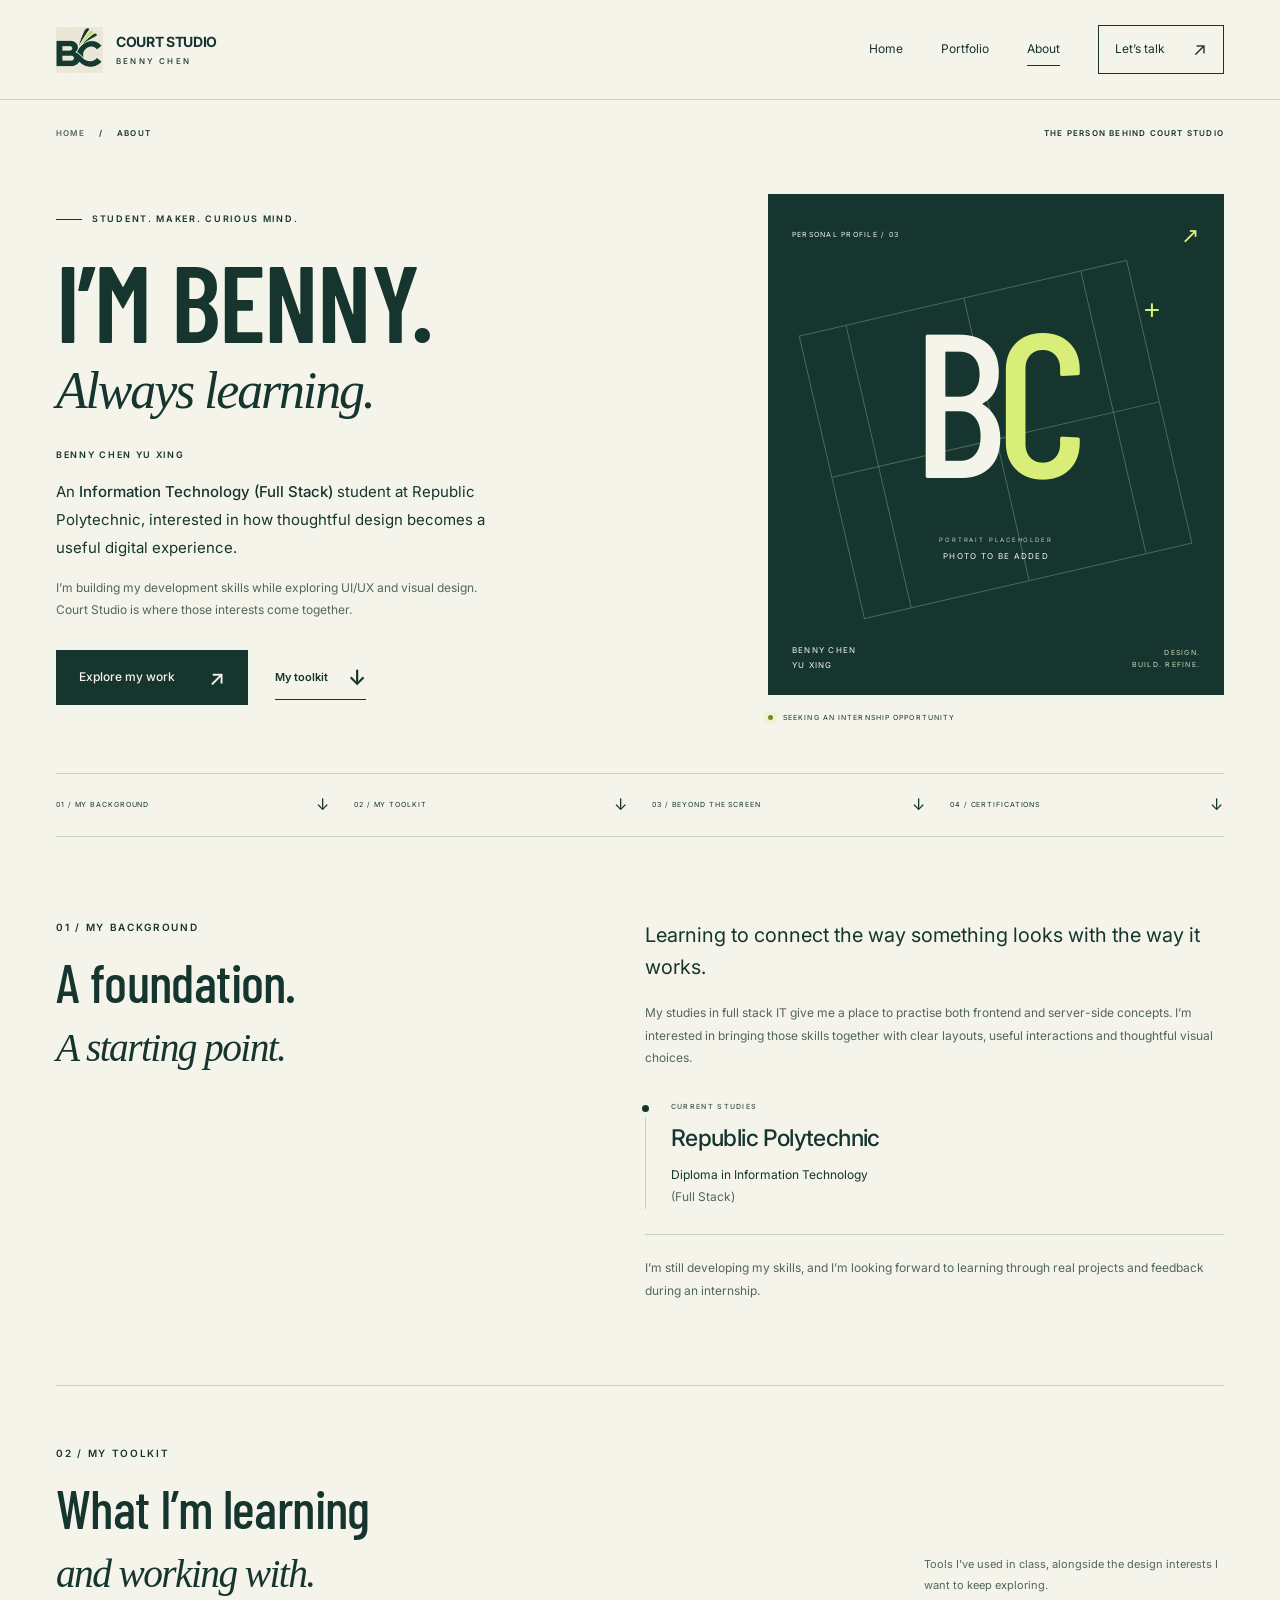
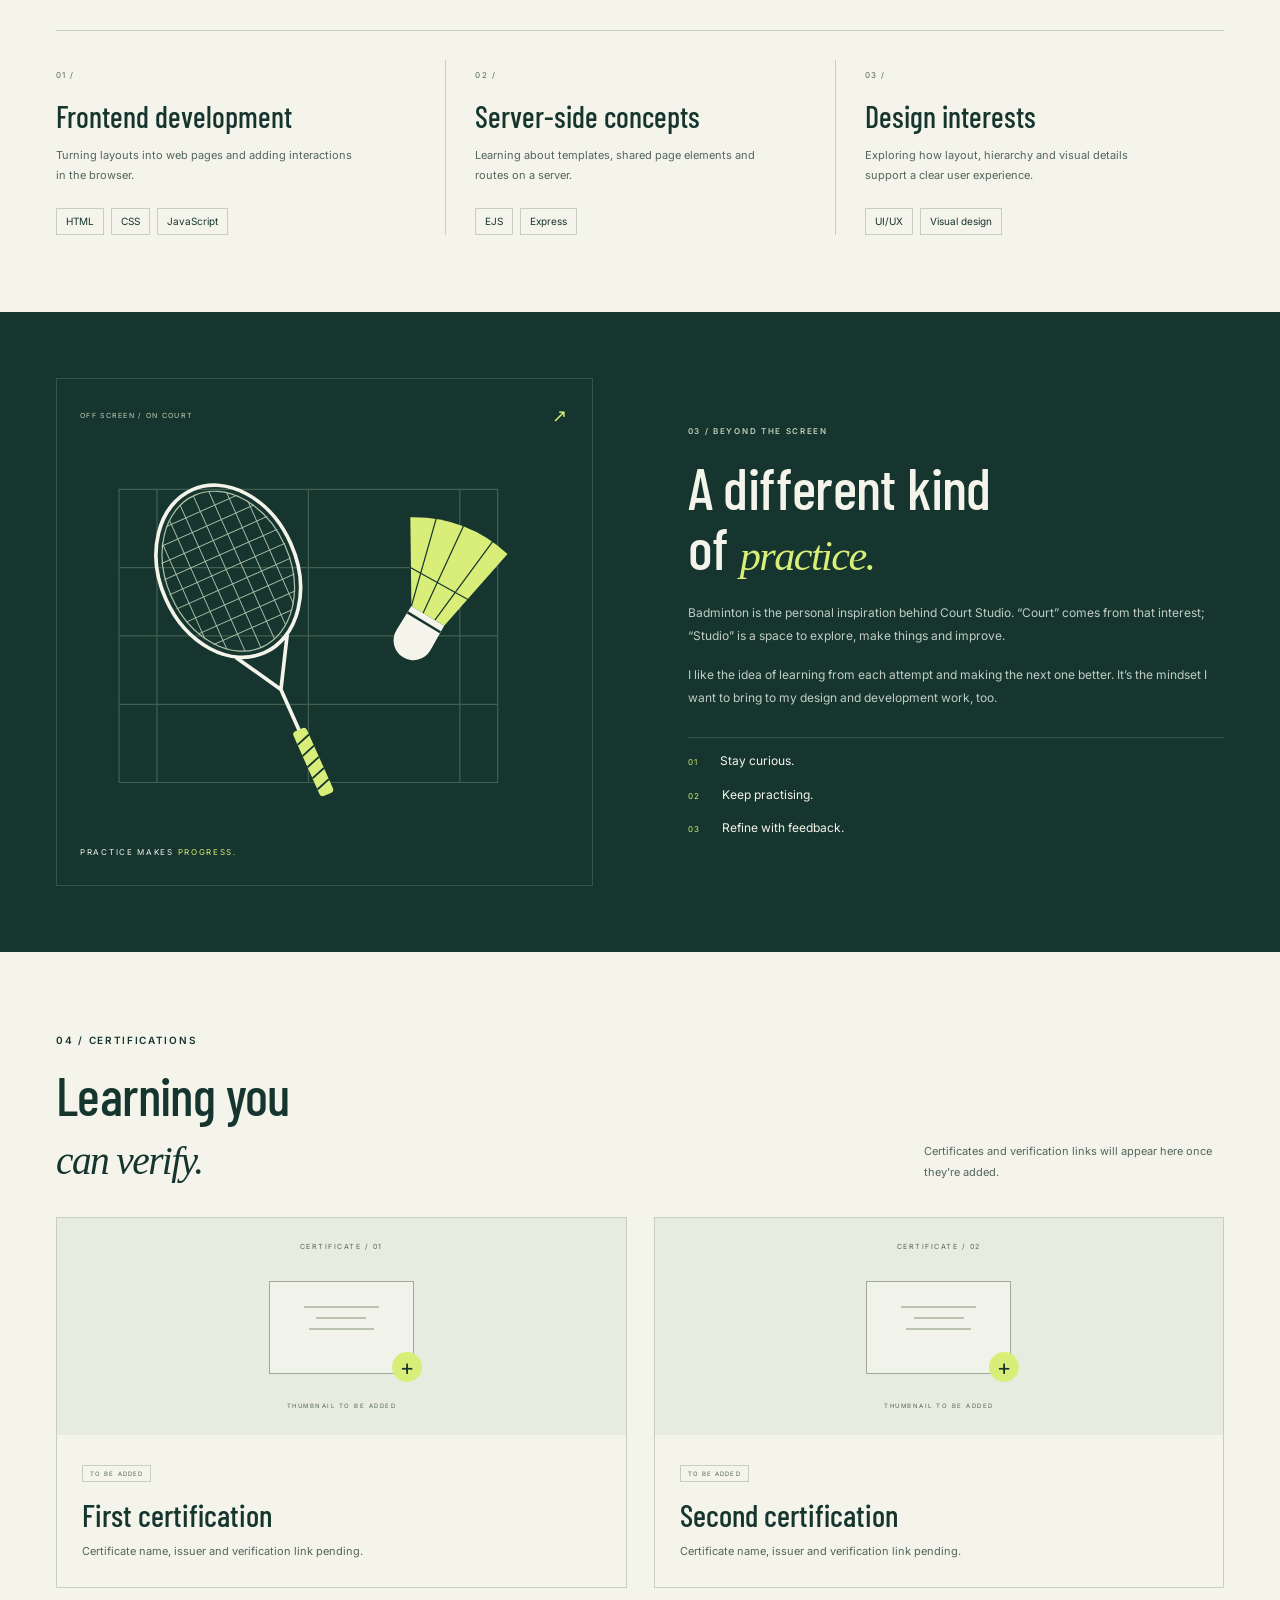
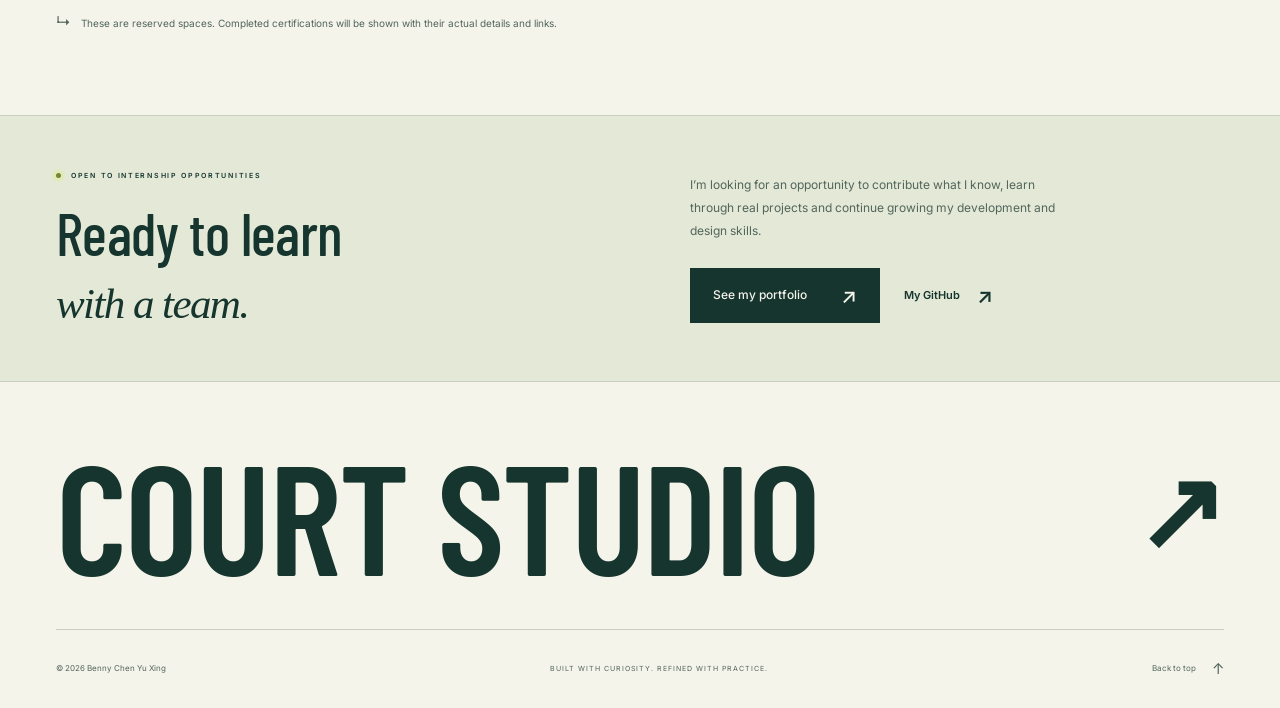
==== about.html @ 48d393b7 "Add files via upload" ====
<!DOCTYPE html>
<html lang="en">
<head>
  <meta charset="UTF-8">
  <meta name="viewport" content="width=device-width, initial-scale=1">
  <meta name="theme-color" content="#15352e">
  <meta name="description" content="Meet Benny Chen Yu Xing, an IT (Full Stack) student at Republic Polytechnic exploring web development, UI/UX and visual design. Discover the person behind Court Studio.">
  <title>About | Benny Chen — Court Studio</title>
  <link rel="icon" href="favicon.svg" type="image/svg+xml">
  <link rel="preconnect" href="https://fonts.googleapis.com">
  <link rel="preconnect" href="https://fonts.gstatic.com" crossorigin>
  <link href="https://fonts.googleapis.com/css2?family=Barlow+Condensed:wght@500;600;700&family=Inter:wght@400;500;600;700&display=swap" rel="stylesheet">
  <link rel="stylesheet" href="styles.css">
  <link rel="stylesheet" href="about.css?v=20261026-about">
  <script src="main.js?v=20261026-portfolio" defer></script>
</head>
<body class="about-page">
  <a class="skip-link" href="#main">Skip to content</a>
  <header class="site-header"><div class="container header-inner">
    <a class="brand" href="index.html" aria-label="Court Studio, home"><span class="logo-crop"><img src="benny-chen-logo.png" alt="" width="1536" height="1024"></span><span class="brand-name">COURT STUDIO<span>BENNY CHEN</span></span></a>
    <button class="menu-toggle" type="button" aria-expanded="false" aria-controls="primary-nav"><span class="menu-label">Menu</span><span class="menu-icon" aria-hidden="true"></span></button>
    <nav class="primary-nav" id="primary-nav" aria-label="Main navigation"><a href="index.html">Home</a><a href="portfolio.html">Portfolio</a><a href="about.html" aria-current="page">About</a><a class="nav-contact" href="index.html#contact">Let’s talk <span aria-hidden="true">↗</span></a></nav>
  </div></header>

  <main id="main">
    <section class="about-intro container" aria-labelledby="about-title">
      <div class="about-topline"><p class="eyebrow"><a href="index.html">HOME</a><span aria-hidden="true">/</span> ABOUT</p><p class="eyebrow">THE PERSON BEHIND COURT STUDIO</p></div>
      <div class="about-intro-grid">
        <div class="about-intro-copy"><p class="eyebrow"><span class="small-rule"></span> STUDENT. MAKER. CURIOUS MIND.</p><h1 id="about-title">I’M BENNY.<span>Always learning.</span></h1><p class="about-full-name">BENNY CHEN YU XING</p><p class="about-hero-bio">An <strong>Information Technology (Full Stack)</strong> student at Republic Polytechnic, interested in how thoughtful design becomes a useful digital experience.</p><p class="about-hero-detail">I’m building my development skills while exploring UI/UX and visual design. Court Studio is where those interests come together.</p><div class="about-intro-actions"><a class="button button-dark" href="portfolio.html">Explore my work <span aria-hidden="true">↗</span></a><a class="text-link" href="#skills">My toolkit <span aria-hidden="true">↓</span></a></div></div>
        <figure class="about-profile"><div class="profile-frame" role="img" aria-label="Portrait placeholder for Benny Chen Yu Xing. A personal photo will be added later."><div class="profile-frame-top"><span>PERSONAL PROFILE / 03</span><span aria-hidden="true">↗</span></div><div class="profile-court" aria-hidden="true"><span></span><span></span></div><div class="profile-initials" aria-hidden="true">B<span>C</span><i>+</i></div><div class="profile-photo-label">PORTRAIT PLACEHOLDER<span>PHOTO TO BE ADDED</span></div><div class="profile-frame-bottom"><span>BENNY CHEN<br>YU XING</span><span>DESIGN.<br>BUILD. REFINE.</span></div></div><figcaption><span class="status-dot" aria-hidden="true"></span> SEEKING AN INTERNSHIP OPPORTUNITY</figcaption></figure>
      </div>
      <div class="about-section-index" aria-label="About page sections"><a href="#education">01 / MY BACKGROUND <span aria-hidden="true">↓</span></a><a href="#skills">02 / MY TOOLKIT <span aria-hidden="true">↓</span></a><a href="#beyond-code">03 / BEYOND THE SCREEN <span aria-hidden="true">↓</span></a><a href="#certifications">04 / CERTIFICATIONS <span aria-hidden="true">↓</span></a></div>
    </section>

    <section class="about-background container" id="education" aria-labelledby="education-title"><div class="about-section-heading"><p class="eyebrow">01 / MY BACKGROUND</p><h2 id="education-title">A foundation.<br><em>A starting point.</em></h2></div><div class="education-content"><p class="lead">Learning to connect the way something looks with the way it works.</p><p>My studies in full stack IT give me a place to practise both frontend and server-side concepts. I’m interested in bringing those skills together with clear layouts, useful interactions and thoughtful visual choices.</p><div class="education-entry"><span class="education-dot" aria-hidden="true"></span><p class="eyebrow">CURRENT STUDIES</p><h3>Republic Polytechnic</h3><p>Diploma in Information Technology<br><span>(Full Stack)</span></p></div><p class="education-note">I’m still developing my skills, and I’m looking forward to learning through real projects and feedback during an internship.</p></div></section>

    <section class="about-skills container" id="skills" aria-labelledby="skills-title"><div class="about-split-heading"><div><p class="eyebrow">02 / MY TOOLKIT</p><h2 id="skills-title">What I’m learning<br><em>and working with.</em></h2></div><p>Tools I’ve used in class, alongside the design interests I want to keep exploring.</p></div><div class="learning-grid"><article class="learning-area"><span class="learning-number" aria-hidden="true">01 /</span><h3>Frontend development</h3><p>Turning layouts into web pages and adding interactions in the browser.</p><ul class="skill-tags" aria-label="Frontend tools learnt"><li>HTML</li><li>CSS</li><li>JavaScript</li></ul></article><article class="learning-area"><span class="learning-number" aria-hidden="true">02 /</span><h3>Server-side concepts</h3><p>Learning about templates, shared page elements and routes on a server.</p><ul class="skill-tags" aria-label="Server-side tools learnt"><li>EJS</li><li>Express</li></ul></article><article class="learning-area"><span class="learning-number" aria-hidden="true">03 /</span><h3>Design interests</h3><p>Exploring how layout, hierarchy and visual details support a clear user experience.</p><ul class="skill-tags" aria-label="Design interests"><li>UI/UX</li><li>Visual design</li></ul></article></div></section>

    <section class="about-interest" id="beyond-code" aria-labelledby="interest-title"><div class="container interest-grid"><div class="interest-art" role="img" aria-label="A line illustration of a badminton racket and shuttlecock over court markings"><div class="interest-art-label"><span>OFF SCREEN / ON COURT</span><span aria-hidden="true">↗</span></div><svg viewBox="0 0 400 320" fill="none" aria-hidden="true"><defs><clipPath id="racket-strings"><ellipse cx="145" cy="100" rx="52" ry="68"/></clipPath></defs><path d="M32 38h310v240H32zM63 38v240M311 38v240M32 158h310M187 38v240M32 102h310M32 214h310" stroke="#6E8B73" stroke-width="1" opacity=".5"/><g transform="rotate(-24 145 158)"><ellipse cx="145" cy="100" rx="56" ry="73" stroke="#F5F4EB" stroke-width="3"/><ellipse cx="145" cy="100" rx="51" ry="68" stroke="#B0C1AA" stroke-width="1"/><g clip-path="url(#racket-strings)" stroke="#B0C1AA" stroke-width=".75"><path d="M105 20v160M118 20v160M131 20v160M144 20v160M157 20v160M170 20v160M183 20v160M90 46h110M90 59h110M90 72h110M90 85h110M90 98h110M90 111h110M90 124h110M90 137h110M90 150h110"/></g><path d="m122 167 23 39 23-39M145 206v46" stroke="#F5F4EB" stroke-width="3"/><rect x="139" y="242" width="12" height="58" rx="3" fill="#D9EE78"/><path d="m139 253 12-4m-12 14 12-4m-12 14 12-4m-12 14 12-4m-12 14 12-4" stroke="#15352E" stroke-width="1.5"/></g><g transform="translate(245 50) rotate(22 50 65)"><path d="m35 91-28-67Q49 6 92 22L66 96Z" fill="#D9EE78"/><path d="m35 91-8-74m19 77L50 14m7 81 20-78M22 62l56 7" stroke="#15352E" stroke-width="1"/><path d="m35 91 31 5-3 23a16 16 0 0 1-32-5Z" fill="#F5F4EB"/><path d="m34 97 31 5" stroke="#15352E" stroke-width="2"/></g></svg><p class="interest-art-caption">PRACTICE MAKES <span>PROGRESS.</span></p></div><div class="interest-copy"><p class="eyebrow">03 / BEYOND THE SCREEN</p><h2 id="interest-title">A different kind<br>of <em>practice.</em></h2><p>Badminton is the personal inspiration behind Court Studio. “Court” comes from that interest; “Studio” is a space to explore, make things and improve.</p><p>I like the idea of learning from each attempt and making the next one better. It’s the mindset I want to bring to my design and development work, too.</p><ul class="interest-values" aria-label="Personal approach"><li><span>01</span> Stay curious.</li><li><span>02</span> Keep practising.</li><li><span>03</span> Refine with feedback.</li></ul></div></div></section>

    <section class="about-certifications container" id="certifications" aria-labelledby="certifications-title"><div class="about-split-heading"><div><p class="eyebrow">04 / CERTIFICATIONS</p><h2 id="certifications-title">Learning you<br><em>can verify.</em></h2></div><p>Certificates and verification links will appear here once they’re added.</p></div><div class="certificate-grid"><!-- Replace each placeholder with a real certificate thumbnail linked to its certificate or verification URL. --><article class="certificate-card"><div class="certificate-placeholder" role="img" aria-label="Placeholder for the first certificate; no certification is claimed"><span>CERTIFICATE / 01</span><div class="certificate-outline" aria-hidden="true"><span></span><span></span><span></span><i>+</i></div><span>THUMBNAIL TO BE ADDED</span></div><div class="certificate-copy"><span class="certificate-pending">TO BE ADDED</span><h3>First certification</h3><p>Certificate name, issuer and verification link pending.</p></div></article><article class="certificate-card"><div class="certificate-placeholder" role="img" aria-label="Placeholder for the second certificate; no certification is claimed"><span>CERTIFICATE / 02</span><div class="certificate-outline" aria-hidden="true"><span></span><span></span><span></span><i>+</i></div><span>THUMBNAIL TO BE ADDED</span></div><div class="certificate-copy"><span class="certificate-pending">TO BE ADDED</span><h3>Second certification</h3><p>Certificate name, issuer and verification link pending.</p></div></article></div><p class="certification-note"><span aria-hidden="true">↳</span> These are reserved spaces. Completed certifications will be shown with their actual details and links.</p></section>

    <section class="about-next"><div class="container about-next-inner"><div><p class="eyebrow"><span class="status-dot" aria-hidden="true"></span> OPEN TO INTERNSHIP OPPORTUNITIES</p><h2>Ready to learn<br><em>with a team.</em></h2></div><div><p>I’m looking for an opportunity to contribute what I know, learn through real projects and continue growing my development and design skills.</p><div class="about-next-actions"><a class="button button-dark" href="portfolio.html">See my portfolio <span aria-hidden="true">↗</span></a><a class="text-link" href="https://github.com/25032311-BennyChen" target="_blank" rel="noopener noreferrer">My GitHub <span aria-hidden="true">↗</span></a></div></div></div></section>
  </main>

  <footer class="site-footer container"><a class="footer-wordmark" href="index.html" aria-label="Court Studio, home">COURT STUDIO<span aria-hidden="true">↗</span></a><div class="footer-bottom"><p>© <span data-year>2026</span> Benny Chen Yu Xing</p><p>BUILT WITH CURIOSITY. REFINED WITH PRACTICE.</p><a href="#main">Back to top <span aria-hidden="true">↑</span></a></div></footer>
</body>
</html>
---- styles.css ----
/* Court Studio: shared colours and type. Change these first to adjust the look. */
:root {
  --ivory: #f5f4eb;
  --pine: #15352e;
  --lime: #d9ee78;
  --muted: #52665c;
  --line: #c8cec1;
  --pale: #e4e8d7;
  --body-font: 'Inter', Arial, sans-serif;
  --heading-font: 'Barlow Condensed', 'Arial Narrow', Impact, sans-serif;
}

* { box-sizing: border-box; }
html { scroll-behavior: smooth; scroll-padding-top: 100px; }
body { margin: 0; color: var(--pine); background: var(--ivory); font-family: var(--body-font); font-size: 15px; line-height: 1.7; -webkit-font-smoothing: antialiased; }
::selection { background: var(--lime); color: var(--pine); }
button, a { -webkit-tap-highlight-color: transparent; }
button { font: inherit; color: inherit; cursor: pointer; }
a { color: inherit; text-decoration: none; }
button, a { touch-action: manipulation; }
button:focus-visible, a:focus-visible { outline: 3px solid #6f8326; outline-offset: 6px; }
img, svg { display: block; max-width: 100%; }
p, h1, h2, h3 { margin: 0; }
button { border-radius: 0; }
[hidden] { display: none !important; }
.container { width: min(1280px, calc(100% - 112px)); margin-inline: auto; }
.section-pad { padding-block: 100px; }
.skip-link { position: fixed; z-index: 20; top: 10px; left: 10px; width: 1px; height: 1px; overflow: hidden; clip-path: inset(50%); white-space: nowrap; background: var(--pine); color: var(--ivory); }
.skip-link:focus { width: auto; height: auto; padding: 10px 18px; clip-path: none; }
.eyebrow { font-size: 10px; font-weight: 600; letter-spacing: 1.7px; line-height: 1.6; }
.status-dot { width: 7px; height: 7px; display: inline-block; flex-shrink: 0; border-radius: 50%; background: #738632; box-shadow: 0 0 0 4px #d9ee7845; }
.text-link { display: inline-flex; align-items: center; gap: 26px; min-height: 44px; padding-block: 8px; border: 0; border-bottom: 1px solid var(--pine); background: transparent; font-size: 12px; font-weight: 600; line-height: 1.5; }
.text-link span, .button span { font-size: 21px; line-height: 1; transition: transform .2s; }
.text-link:hover span, .button:hover span { transform: translate(3px, -3px); }
.button { min-height: 52px; display: inline-flex; align-items: center; justify-content: space-between; gap: 34px; padding: 16px 22px; font-size: 12px; font-weight: 500; line-height: 1.4; transition: background .2s, color .2s; }
.button-dark { color: var(--ivory); background: var(--pine); border: 1px solid var(--pine); }
.button-dark:hover { color: var(--pine); background: var(--lime); }

/* Header: the original logo is framed with CSS to remove the excess canvas. */
.site-header { background: var(--ivory); border-bottom: 1px solid var(--line); position: relative; z-index: 10; }
.header-inner { min-height: 99px; display: flex; justify-content: space-between; align-items: center; gap: 24px; }
.brand { display: inline-flex; align-items: center; gap: 13px; }
.logo-crop { display: block; position: relative; width: 47px; height: 46px; overflow: hidden; mix-blend-mode: multiply; }
.logo-crop img { width: 104px; max-width: none; height: auto; position: absolute; left: -29px; top: -13px; }
.brand-name { display: block; font-size: 14px; font-weight: 700; line-height: 1.3; letter-spacing: -.35px; }
.brand-name > span { display: block; font-size: 8px; font-weight: 500; letter-spacing: 2.2px; margin-top: 5px; }
.primary-nav { display: flex; align-items: center; gap: 38px; font-size: 12px; }
.primary-nav a { min-height: 44px; display: inline-flex; align-items: center; position: relative; }
.primary-nav a:not(.nav-contact)::after { content: ''; position: absolute; left: 0; bottom: 6px; width: 100%; height: 1px; background: var(--pine); transform: scaleX(0); transform-origin: left; transition: transform .2s; }
.primary-nav a:hover::after, .primary-nav a[aria-current]::after { transform: scaleX(1); }
.primary-nav .nav-contact { gap: 28px; border: 1px solid var(--pine); padding: 8px 16px; }
.nav-contact:hover { background: var(--lime); }
.nav-contact span { font-size: 18px; }
.menu-toggle { display: none; }

/* Home: editorial type paired with a court illustration drawn in SVG/CSS. */
.hero { padding-top: 26px; }
.hero-topline { display: flex; justify-content: space-between; gap: 20px; font-size: 8px; font-weight: 500; letter-spacing: 1.25px; }
.hero-topline p:last-child { display: flex; align-items: center; gap: 10px; }
.hero-grid { display: grid; grid-template-columns: 1.13fr 1fr; gap: clamp(35px, 6vw, 88px); padding-block: 55px 44px; align-items: center; }
.hero-copy .eyebrow { display: flex; align-items: center; gap: 10px; font-size: 9px; }
.small-rule { width: 26px; height: 1px; background: var(--pine); }
h1 { font-family: var(--heading-font); font-size: clamp(80px, 8.7vw, 126px); font-weight: 600; line-height: .87; letter-spacing: -1.8px; margin: 24px 0 25px; }
h1 > span { display: block; margin-top: 12px; font-family: Georgia, 'Times New Roman', serif; font-size: .56em; font-style: italic; font-weight: 400; line-height: 1.05; letter-spacing: -3.5px; white-space: nowrap; }
.hero-description { max-width: 410px; color: var(--muted); font-size: 13px; line-height: 1.85; }
.hero-description strong { color: var(--pine); font-weight: 600; }
.hero-actions { display: flex; align-items: center; gap: 27px; margin-top: 28px; }
.hero-actions .text-link { font-size: 11px; border: 0; gap: 12px; }
.hero-art { aspect-ratio: .92; background: var(--pine); color: var(--ivory); position: relative; isolation: isolate; min-width: 0; margin-right: 14px; }
.art-label { position: absolute; inset: 22px 24px auto; display: flex; justify-content: space-between; gap: 10px; font-size: 7px; letter-spacing: 1.5px; }
.court-lines { position: absolute; inset: 70px 40px 75px; border: 1px solid #b7c6a85c; transform: rotate(-12deg) scale(.87); }
.court-lines::before, .court-lines::after { content: ''; position: absolute; top: 0; bottom: 0; border-left: 1px solid #b7c6a85c; }
.court-lines::before { left: 12%; }.court-lines::after { right: 12%; }
.court-center { position: absolute; left: 50%; top: 0; bottom: 0; border-left: 1px solid #b7c6a85c; }
.court-service { position: absolute; left: 0; right: 0; border-top: 1px solid #b7c6a85c; }.court-service.top { top: 30%; }.court-service.bottom { bottom: 30%; }
.court-net { position: absolute; left: -9%; right: -9%; top: 50%; border-top: 1px solid #b7c6a85c; }
.shuttle { width: 68%; height: 81%; position: absolute; top: 6%; left: 12%; transform: rotate(17deg); filter: drop-shadow(15px 19px 0 #0d292338); animation: shuttle-entry .9s ease both; }
.art-cross { position: absolute; font-size: 24px; font-weight: 400; line-height: 1; color: var(--lime); }.cross-one { top: 21%; right: 10%; }.cross-two { bottom: 30%; left: 10%; font-size: 16px; }
.art-caption { position: absolute; inset: auto 24px 22px; display: flex; align-items: end; justify-content: space-between; font-size: 9px; line-height: 1.6; letter-spacing: 1.4px; }.art-caption strong { font-weight: 500; color: var(--lime); }.art-index { font-size: 8px; letter-spacing: 1px; }
.orbit-label { position: absolute; bottom: 74px; right: -26px; width: 100px; height: 100px; padding: 22px 16px; display: flex; align-items: center; text-align: center; border-radius: 50%; background: var(--lime); color: var(--pine); font-size: 10px; font-weight: 600; line-height: 1.9; letter-spacing: 2px; transform: rotate(-18deg); }
.hero-bottom { display: flex; justify-content: space-between; align-items: center; gap: 24px; border-top: 1px solid var(--line); padding-block: 20px; font-size: 8px; font-weight: 500; letter-spacing: 1.35px; }.hero-bottom p span { padding-inline: 14px; }.hero-bottom a { display: inline-flex; align-items: center; gap: 20px; min-height: 30px; }.hero-bottom a span { font-size: 17px; }
@keyframes shuttle-entry { from { opacity: 0; transform: translate(15px, 20px) rotate(23deg); } to { opacity: 1; transform: translate(0, 0) rotate(17deg); } }

/* Current work: a real concept in progress rather than invented case studies. */
.work-section { margin-top: 25px; background: #eaece1; border-block: 1px solid var(--line); }
.section-heading { display: flex; justify-content: space-between; align-items: end; gap: 30px; margin-bottom: 35px; }
h2 { font-family: var(--heading-font); font-size: clamp(40px, 4.2vw, 60px); font-weight: 500; line-height: 1.05; letter-spacing: -.6px; }.section-heading h2 { margin-top: 14px; }.accent-period { color: #718632; }
.section-intro { max-width: 300px; color: var(--muted); font-size: 11px; line-height: 1.8; }
.featured-project { display: grid; grid-template-columns: 1.35fr 1fr; background: var(--ivory); }
.project-visual { position: relative; min-height: 392px; background: #efeee5; overflow: hidden; display: flex; align-items: center; justify-content: center; }
.project-logo { width: 95%; height: auto; mix-blend-mode: multiply; }
.project-visual-top, .project-visual-bottom { position: absolute; left: 26px; right: 26px; display: flex; justify-content: space-between; align-items: center; gap: 20px; font-size: 7px; letter-spacing: 1.2px; line-height: 1.7; }.project-visual-top { top: 22px; }.project-visual-bottom { bottom: 22px; }
.colour-swatches { display: flex; gap: 6px; }.colour-swatches i { width: 19px; height: 19px; border-radius: 50%; background: var(--pine); }.colour-swatches i:nth-child(2) { background: var(--lime); }.colour-swatches i:nth-child(3) { background: var(--ivory); border: 1px solid var(--line); }
.project-copy { padding: 35px 40px; position: relative; }.project-status { display: inline-flex; align-items: center; gap: 7px; font-size: 7px; letter-spacing: 1.3px; border: 1px solid var(--line); padding: 5px 9px; }.project-status > span { width: 5px; height: 5px; background: #6c7e36; border-radius: 50%; }.project-number { margin-top: 29px; font-size: 8px; letter-spacing: 1.3px; color: var(--muted); }.project-copy h3 { font-family: var(--heading-font); font-weight: 500; font-size: 42px; line-height: 1.05; margin: 12px 0 17px; letter-spacing: -.3px; }.project-copy > p:not(.project-number) { color: var(--muted); font-size: 11px; line-height: 1.85; max-width: 330px; }
.tags { display: flex; flex-wrap: wrap; list-style: none; gap: 7px; padding: 0; margin: 21px 0 16px; }.tags li { padding: 4px 8px; border: 1px solid var(--line); font-size: 8px; line-height: 1.6; }.project-button { font-size: 11px; gap: 28px; }.work-note { font-size: 10px; color: var(--muted); margin-top: 18px; }.work-note > span { padding-right: 8px; font-size: 15px; }

/* Personal background and working approach. */
.about-section { display: grid; grid-template-columns: 1fr 1fr; gap: 100px; }
.about-heading h2 { margin-block: 20px 25px; font-size: clamp(42px, 4.7vw, 67px); }.about-heading em, .contact-inner em { font-family: Georgia, 'Times New Roman', serif; font-weight: 400; letter-spacing: -2px; font-size: .8em; }.about-heading .text-link { font-size: 11px; gap: 30px; }
.about-copy { padding-top: 9px; }.about-copy > p { font-size: 12px; color: var(--muted); margin-top: 19px; line-height: 1.9; }.about-copy > .lead, .lead { color: var(--pine); font-size: 18px; line-height: 1.6; margin-top: 0; }.about-details { margin-top: 26px; padding-top: 22px; border-top: 1px solid var(--line); display: grid; grid-template-columns: 1fr 1fr; gap: 22px; }.about-details span { display: block; font-size: 8px; letter-spacing: 1.5px; margin-bottom: 6px; color: var(--muted); }.about-details strong { display: block; font-size: 10px; font-weight: 500; line-height: 1.8; }
.approach-section { border-top: 1px solid var(--line); padding-block: 48px 90px; display: grid; grid-template-columns: 1fr 1.1fr; gap: 100px; }.approach-heading h2 { margin-top: 16px; font-size: 38px; line-height: 1.1; }.approach-steps { list-style: none; padding: 0; margin: 0; }.approach-steps li { display: flex; gap: 23px; align-items: baseline; padding: 22px 0; border-bottom: 1px solid var(--line); }.approach-steps li:first-child { padding-top: 0; }.step-number { font-size: 10px; color: var(--muted); }.approach-steps li > span:last-child { margin-left: auto; font-size: 20px; }.approach-steps h3 { font-size: 14px; font-weight: 500; }.approach-steps p { font-size: 10px; color: var(--muted); margin-top: 5px; }

/* Contact is ready for a real email; no fictional details or inactive button. */
.contact-section { background: var(--pine); color: var(--ivory); }.contact-inner { display: grid; grid-template-columns: 1fr .65fr; align-items: center; gap: 70px; padding-block: 70px; }.contact-inner .eyebrow { display: flex; align-items: center; gap: 12px; font-size: 8px; letter-spacing: 1.3px; }.contact-inner .status-dot { background: var(--lime); box-shadow: none; width: 5px; height: 5px; }.contact-inner h2 { margin: 25px 0 22px; font-size: clamp(65px, 7.5vw, 104px); font-weight: 500; line-height: .95; }.contact-inner em { color: var(--lime); font-size: .8em; }.contact-inner > div > p:last-child { max-width: 390px; color: #c1cdc4; font-size: 12px; line-height: 1.85; }.contact-action { justify-self: end; text-align: right; }.contact-arrow { display: block; font-family: Arial, sans-serif; font-size: 160px; font-weight: 400; line-height: 1; color: var(--lime); }.contact-pending { margin-top: 35px; color: #c1cdc4; font-size: 11px; }.button-lime { background: var(--lime); color: var(--pine); margin-top: 25px; }.button-lime:hover { background: var(--ivory); }.social-links { display: flex; justify-content: end; gap: 24px; margin-top: 18px; }.social-links a { font-size: 12px; border-bottom: 1px solid #7e9b8b; padding-block: 6px; }

/* Footer and project detail dialog. */
.site-footer { padding-top: 42px; }.footer-wordmark { display: flex; justify-content: space-between; align-items: center; gap: 20px; font-family: var(--heading-font); font-weight: 600; font-size: clamp(70px, 12.2vw, 173px); letter-spacing: -2px; line-height: 1.15; }.footer-wordmark span { font-family: Arial, sans-serif; font-size: .7em; }.footer-bottom { display: flex; align-items: center; justify-content: space-between; gap: 20px; border-top: 1px solid var(--line); margin-top: 26px; padding-block: 24px; font-size: 8px; color: var(--muted); }.footer-bottom p:nth-child(2) { letter-spacing: 1px; font-size: 7px; }.footer-bottom a { display: flex; align-items: center; gap: 16px; min-height: 30px; }.footer-bottom a span { font-size: 15px; }
.dialog-open { overflow: hidden; }.project-dialog { width: min(760px, calc(100% - 36px)); max-height: 85dvh; border: 1px solid var(--line); padding: 0; background: var(--ivory); color: var(--pine); }.project-dialog::backdrop { background: #0b241dcc; backdrop-filter: blur(4px); }.dialog-content { padding: 50px; }.dialog-close { display: flex; align-items: center; gap: 22px; margin: -20px -20px 32px auto; padding: 6px 12px; border: 1px solid var(--line); background: transparent; font-size: 11px; min-height: 44px; }.dialog-close span { font-size: 24px; }.dialog-content h2 { font-size: 52px; margin-block: 15px 22px; }.dialog-content .lead { font-size: 16px; }.concept-details { display: grid; gap: 22px; margin-top: 28px; }.concept-details h3 { font-size: 13px; margin-bottom: 6px; }.concept-details p { font-size: 12px; color: var(--muted); }.dialog-note { padding-top: 20px; margin-top: 28px; border-top: 1px solid var(--line); color: var(--muted); font-size: 10px; }

/* Tablet sizes. */
@media (min-width: 1600px) { .hero-grid { gap: 115px; } }
@media (max-width: 1100px) {
  .container { width: calc(100% - 72px); }.primary-nav { gap: 28px; }.hero-grid { gap: 35px; padding-top: 45px; }h1 { font-size: 100px; }.hero-actions { gap: 16px; }.hero-art { margin-right: 10px; }.hero-topline { font-size: 7px; letter-spacing: .9px; }.hero-copy .eyebrow { font-size: 8px; }.hero-description { font-size: 12px; }.hero-actions .button { padding-inline: 17px; gap: 24px; }.hero-actions .text-link { font-size: 10px; }.orbit-label { width: 82px; height: 82px; padding: 14px 12px; font-size: 8px; }.project-copy { padding: 30px; }.project-visual { min-height: 380px; }.about-section, .approach-section { gap: 60px; }.section-pad { padding-block: 75px; }
}
@media (min-width: 761px) and (max-width: 900px) {
  .hero-topline p:first-child { max-width: 200px; }.hero-grid { gap: 25px; }h1 { font-size: 84px; }.hero-copy .eyebrow { letter-spacing: 1px; }.hero-actions { gap: 12px; flex-wrap: wrap; margin-top: 20px; }.hero-art { aspect-ratio: .7; }.art-label { inset-inline: 18px; font-size: 6px; letter-spacing: .7px; }.art-caption { inset-inline: 18px; }.hero-bottom { font-size: 6px; }.project-copy h3 { font-size: 35px; }.project-copy { padding: 26px; }.project-visual { min-height: 410px; }.project-logo { width: 125%; max-width: none; }.project-visual-top span:last-child { display: none; }.about-section, .approach-section { gap: 35px; }.about-details { grid-template-columns: 1fr; gap: 15px; }
}

/* Mobile: navigation stays usable even if JavaScript is unavailable. */
@media (max-width: 760px) {
  html { scroll-padding-top: 28px; }.container { width: calc(100% - 40px); }.section-pad { padding-block: 58px; }.header-inner { min-height: 82px; flex-wrap: wrap; }.brand { gap: 9px; }.brand-name { font-size: 12px; }.brand-name > span { font-size: 7px; }.logo-crop { width: 39px; height: 42px; }.logo-crop img { width: 93px; left: -27px; top: -10px; }.primary-nav { width: 100%; justify-content: space-between; gap: 15px; padding-bottom: 18px; font-size: 11px; }.primary-nav .nav-contact { gap: 12px; padding-inline: 11px; }.js .menu-toggle { display: inline-flex; align-items: center; gap: 13px; min-height: 44px; padding: 5px 0 5px 12px; background: transparent; border: 0; font-size: 11px; }.menu-icon { width: 21px; height: 12px; position: relative; }.menu-icon::before, .menu-icon::after { content: ''; position: absolute; width: 21px; height: 1px; background: var(--pine); left: 0; transition: transform .2s; }.menu-icon::before { top: 2px; }.menu-icon::after { bottom: 2px; }.menu-toggle[aria-expanded="true"] .menu-icon::before { transform: translateY(3.5px) rotate(45deg); }.menu-toggle[aria-expanded="true"] .menu-icon::after { transform: translateY(-3.5px) rotate(-45deg); }.js .primary-nav { display: none; }.js .primary-nav.is-open { display: flex; }
  .hero { padding-top: 22px; }.hero-topline { font-size: 6px; line-height: 1.7; gap: 18px; letter-spacing: .7px; }.hero-topline p { max-width: 46%; }.hero-topline p:last-child { gap: 9px; }.status-dot { width: 5px; height: 5px; }.hero-grid { grid-template-columns: 1fr; gap: 38px; padding-block: 37px 28px; }.hero-copy .eyebrow { font-size: 8px; letter-spacing: 1.4px; }h1 { font-size: clamp(93px, 19vw, 140px); line-height: .85; letter-spacing: -1.5px; margin: 25px 0 25px; }h1 > span { font-size: .53em; letter-spacing: -2.4px; margin-top: 14px; }.hero-description { font-size: 12px; max-width: 410px; }.hero-actions { gap: 22px; margin-top: 24px; }.hero-actions .text-link { font-size: 10px; gap: 9px; }.hero-actions .button { padding: 15px 17px; font-size: 11px; gap: 23px; }.hero-art { aspect-ratio: 1.12; margin-right: 14px; width: calc(100% - 14px); }.shuttle { width: 58%; height: 93%; top: -5%; left: 19%; }.court-lines { inset: 55px 60px; }.art-label { font-size: 6px; }.art-caption { font-size: 8px; inset-inline: 22px; }.art-index { font-size: 7px; }.orbit-label { bottom: 45px; right: -23px; }.hero-bottom { gap: 14px; padding-block: 15px; font-size: 6px; letter-spacing: .7px; align-items: start; }.hero-bottom p { max-width: 200px; }.hero-bottom p span { padding-inline: 5px; }.hero-bottom a { gap: 7px; min-height: 28px; margin-top: -5px; flex-shrink: 0; font-size: 6px; }.hero-bottom a span { font-size: 14px; }
  .work-section { margin-top: 15px; }.section-heading { display: block; margin-bottom: 25px; }.eyebrow { font-size: 8px; letter-spacing: 1.5px; }h2 { font-size: 43px; }.section-heading h2 { margin-top: 12px; }.section-intro { margin-top: 14px; font-size: 11px; }.section-intro br { display: none; }.featured-project { grid-template-columns: 1fr; }.project-visual { min-height: 0; aspect-ratio: 1.17; }.project-logo { width: 100%; }.project-visual-top, .project-visual-bottom { inset-inline: 21px; font-size: 6px; }.project-visual-top { top: 19px; }.project-visual-bottom { bottom: 19px; }.project-copy { padding: 28px; }.project-number { margin-top: 23px; }.project-copy h3 { font-size: 39px; margin-top: 12px; }.project-copy > p:not(.project-number) { max-width: none; font-size: 12px; }.tags li { font-size: 9px; }.project-button { font-size: 11px; }.work-note { font-size: 9px; line-height: 1.8; }
  .about-section { grid-template-columns: 1fr; gap: 30px; }.about-heading h2 { font-size: 53px; margin-block: 16px; }.about-heading .text-link { font-size: 10px; }.about-copy { padding-top: 0; }.about-copy > .lead { font-size: 18px; }.about-copy > p { font-size: 12px; }.about-details { gap: 20px; margin-top: 23px; }.about-details strong { font-size: 10px; }.approach-section { padding-block: 35px 55px; grid-template-columns: 1fr; gap: 30px; }.approach-heading h2 { font-size: 36px; }.approach-steps li { gap: 18px; padding-block: 20px; }.approach-steps h3 { font-size: 14px; }.approach-steps p { font-size: 11px; }.approach-steps li > span:last-child { font-size: 18px; }
  .contact-inner { grid-template-columns: 1fr; padding-block: 50px; gap: 26px; }.contact-inner .eyebrow { font-size: 7px; letter-spacing: 1px; }.contact-inner h2 { font-size: 76px; margin-block: 23px; }.contact-inner > div > p:last-child { font-size: 12px; }.contact-action { justify-self: start; text-align: left; }.contact-arrow { display: none; }.contact-pending { margin-top: 0; font-size: 11px; }.social-links { justify-content: start; }.site-footer { padding-top: 27px; }.footer-wordmark { font-size: clamp(53px, 13.4vw, 95px); letter-spacing: -1px; gap: 12px; }.footer-bottom { flex-wrap: wrap; gap: 12px; margin-top: 22px; padding-block: 18px; font-size: 7px; }.footer-bottom p:nth-child(2) { order: 3; width: 100%; font-size: 6px; letter-spacing: .8px; }.footer-bottom a { margin-left: auto; }
  .dialog-content { padding: 30px 24px; }.dialog-close { margin: -10px -6px 25px auto; }.dialog-content h2 { font-size: 40px; }.dialog-content .lead { font-size: 14px; }.concept-details p { font-size: 11px; }
}
@media (max-width: 360px) {
  .container { width: calc(100% - 32px); }.hero-actions { gap: 15px; }.hero-actions .button { gap: 17px; padding-inline: 13px; }.hero-actions .text-link { font-size: 9px; }.hero-topline { font-size: 5.5px; }.hero-bottom p { max-width: 160px; }h1 { font-size: 88px; }.project-copy { padding: 24px; }.project-visual-top span:last-child { max-width: 100px; text-align: right; }.contact-inner h2 { font-size: 68px; }
}
@media (prefers-reduced-motion: reduce) {
  html { scroll-behavior: auto; }*, *::before, *::after { animation: none !important; transition: none !important; }
}
---- about.css ----
/* About page. Shared colours, type, navigation and footer live in styles.css. */
.about-topline { display: flex; align-items: start; justify-content: space-between; gap: 24px; padding-top: 27px; }
.about-topline .eyebrow { font-size: 8px; letter-spacing: 1.2px; }
.about-topline .eyebrow:first-child { display: flex; gap: 14px; }.about-topline a { color: var(--muted); }.about-topline a:hover { text-decoration: underline; text-underline-offset: 4px; }
.about-intro-grid { display: grid; grid-template-columns: 1.15fr .85fr; gap: 95px; align-items: center; padding-block: 54px 49px; }
.about-intro-copy > .eyebrow { display: flex; align-items: center; gap: 10px; font-size: 9px; }
.about-intro h1 { font-size: clamp(88px, 8.4vw, 121px); font-weight: 600; line-height: .9; margin: 25px 0 27px; letter-spacing: -1.8px; }
.about-intro h1 > span { margin-top: 12px; font-size: clamp(34px, 4.05vw, 58px); font-weight: 400; line-height: 1.15; letter-spacing: -2.1px; white-space: normal; }
.about-full-name { font-size: 9px; font-weight: 600; letter-spacing: 1.7px; margin-bottom: 16px; }
.about-hero-bio { font-size: 15px; line-height: 1.85; max-width: 470px; }.about-hero-bio strong { font-weight: 500; }
.about-hero-detail { font-size: 12px; line-height: 1.9; max-width: 435px; color: var(--muted); margin-top: 15px; }
.about-intro-actions { display: flex; flex-wrap: wrap; align-items: center; gap: 27px; margin-top: 28px; }.about-intro-actions .text-link { font-size: 11px; gap: 20px; }
.about-profile { margin: 0; min-width: 0; }.profile-frame { position: relative; aspect-ratio: .91; overflow: hidden; background: var(--pine); color: var(--ivory); }
.profile-frame-top, .profile-frame-bottom { position: absolute; left: 24px; right: 24px; display: flex; align-items: center; justify-content: space-between; gap: 20px; font-size: 7px; letter-spacing: 1.25px; line-height: 1.8; }.profile-frame-top { top: 22px; }.profile-frame-top > span:last-child { font-family: Arial, sans-serif; font-size: 22px; color: var(--lime); }.profile-frame-bottom { bottom: 23px; align-items: end; font-size: 8px; }.profile-frame-bottom > span:last-child { text-align: right; font-size: 7px; color: #c7d6bd; }
.profile-court { position: absolute; inset: 20% 13% 22%; border: 1px solid #97b99b66; transform: rotate(-13deg); }.profile-court::before, .profile-court::after { content: ''; position: absolute; top: 0; bottom: 0; border-left: 1px solid #97b99b66; }.profile-court::before { left: 14%; }.profile-court::after { right: 14%; }.profile-court > span:first-child { position: absolute; left: 0; right: 0; top: 50%; border-top: 1px solid #97b99b66; }.profile-court > span:last-child { position: absolute; top: 0; bottom: 0; left: 50%; border-left: 1px solid #97b99b66; }
.profile-initials { position: absolute; inset: 20% 0 auto; text-align: center; font-family: var(--heading-font); font-size: clamp(140px, 16vw, 220px); font-weight: 500; line-height: 1; letter-spacing: -10px; }.profile-initials > span { color: var(--lime); }.profile-initials i { position: absolute; font-family: Arial, sans-serif; font-size: 28px; font-weight: 400; font-style: normal; top: 1%; right: 14%; letter-spacing: 0; color: var(--lime); }
.profile-photo-label { position: absolute; top: 68%; left: 24px; right: 24px; text-align: center; font-size: 6px; letter-spacing: 1.9px; color: #c3d0bd; }.profile-photo-label > span { display: block; font-size: 8px; letter-spacing: 1.3px; margin-top: 5px; color: var(--ivory); }
.about-profile figcaption { display: flex; gap: 10px; align-items: center; font-size: 7px; letter-spacing: 1.1px; padding-top: 17px; }.about-profile .status-dot { height: 5px; width: 5px; }
.about-section-index { display: grid; grid-template-columns: repeat(4, 1fr); gap: 24px; padding-block: 17px; border-block: 1px solid var(--line); }.about-section-index a { display: inline-flex; align-items: center; justify-content: space-between; gap: 14px; min-height: 28px; font-size: 7px; letter-spacing: .9px; }.about-section-index a > span { font-size: 16px; }.about-section-index a:hover { text-decoration: underline; text-underline-offset: 4px; }

/* Education and toolkit: only the programme and tools supplied by Benny. */
.about-background { padding-block: 82px; display: grid; grid-template-columns: .9fr 1.1fr; gap: 115px; }
.about-section-heading h2, .about-split-heading h2 { font-size: 54px; margin-top: 18px; line-height: 1.08; }
.about-page h2 em { font-family: Georgia, 'Times New Roman', serif; font-size: .73em; letter-spacing: -1.6px; font-weight: 400; }
.education-content > .lead { font-size: 20px; line-height: 1.6; }
.education-content > p:not(.lead) { margin-top: 19px; font-size: 12px; line-height: 1.9; color: var(--muted); }
.education-entry { position: relative; border-left: 1px solid var(--line); padding-left: 25px; margin-block: 31px 25px; }.education-dot { position: absolute; top: 4px; left: -4px; width: 7px; height: 7px; border-radius: 50%; background: var(--pine); box-shadow: 0 0 0 5px var(--ivory); }.education-entry > .eyebrow { font-size: 7px; letter-spacing: 1.3px; color: var(--muted); }.education-entry h3 { font-size: 23px; line-height: 1.4; font-weight: 500; margin-block: 10px 9px; letter-spacing: -.6px; }.education-entry > p:last-child { font-size: 12px; line-height: 1.9; }.education-entry > p:last-child > span { color: var(--muted); }
.education-content > .education-note { padding-top: 22px; border-top: 1px solid var(--line); font-size: 11px; }
.about-skills { padding-block: 59px 77px; border-top: 1px solid var(--line); }
.about-split-heading { display: flex; align-items: end; justify-content: space-between; gap: 55px; }.about-split-heading > p { max-width: 300px; font-size: 11px; line-height: 1.9; color: var(--muted); }
.learning-grid { display: grid; grid-template-columns: repeat(3, 1fr); margin-top: 34px; padding-top: 29px; border-top: 1px solid var(--line); }
.learning-area { padding-inline: 29px; border-left: 1px solid var(--line); }.learning-area:first-child { border-left: 0; padding-left: 0; }.learning-area:last-child { padding-right: 0; }.learning-number { font-size: 8px; letter-spacing: 1.4px; color: var(--muted); }.learning-area h3 { margin-block: 15px 12px; font-family: var(--heading-font); font-size: 30px; font-weight: 500; line-height: 1.1; }.learning-area p { font-size: 11px; color: var(--muted); line-height: 1.85; max-width: 300px; }
.skill-tags { display: flex; flex-wrap: wrap; gap: 7px; padding: 0; margin: 22px 0 0; list-style: none; }.skill-tags li { border: 1px solid var(--line); padding: 5px 9px; font-size: 10px; line-height: 1.5; }

/* The badminton connection is personal context, rather than a sports profile. */
.about-interest { background: var(--pine); color: var(--ivory); }.interest-grid { display: grid; grid-template-columns: 1fr 1fr; gap: 95px; align-items: center; padding-block: 66px; }
.interest-art { border: 1px solid #647e626b; padding: 22px 23px 25px; min-width: 0; }.interest-art-label { display: flex; align-items: center; justify-content: space-between; gap: 16px; color: #c1cfb8; font-size: 7px; letter-spacing: 1.3px; }.interest-art-label > span:last-child { font-family: Arial, sans-serif; font-size: 18px; color: var(--lime); }.interest-art svg { width: 100%; height: auto; margin-block: 12px; }.interest-art-caption { font-size: 8px; letter-spacing: 1.7px; }.interest-art-caption > span { color: var(--lime); }
.interest-copy .eyebrow { color: #c1cfb8; font-size: 8px; }.interest-copy h2 { margin-block: 20px 25px; font-size: 58px; line-height: 1.03; }.interest-copy h2 em { color: var(--lime); }.interest-copy > p:not(.eyebrow) { font-size: 12px; line-height: 1.9; color: #c1cdc4; margin-top: 16px; }.interest-values { list-style: none; padding: 0; margin: 28px 0 0; border-top: 1px solid #647e626b; }.interest-values li { display: flex; align-items: baseline; gap: 22px; padding-top: 13px; font-size: 12px; }.interest-values li > span { font-size: 8px; color: var(--lime); letter-spacing: 1.2px; }

/* Certification slots remain non-interactive until real certificates are added. */
.about-certifications { padding-block: 80px; }.certificate-grid { display: grid; grid-template-columns: 1fr 1fr; gap: 27px; margin-top: 34px; }.certificate-card { border: 1px solid var(--line); min-width: 0; }.certificate-placeholder { background: #e8ebdf; padding: 23px; display: flex; flex-direction: column; align-items: center; justify-content: space-between; min-height: 217px; gap: 20px; }.certificate-placeholder > span { font-size: 7px; letter-spacing: 1.5px; color: var(--muted); }.certificate-placeholder > span:last-child { font-size: 6px; }
.certificate-outline { width: 145px; height: 93px; border: 1px solid #9dab94; position: relative; padding-top: 24px; background: #f1f2e9; }.certificate-outline > span { display: block; height: 2px; width: 75px; background: #b9c3b0; margin: 0 auto 9px; }.certificate-outline > span:nth-child(2) { width: 50px; }.certificate-outline > span:nth-child(3) { width: 65px; }.certificate-outline i { display: grid; place-items: center; position: absolute; right: -9px; bottom: -9px; width: 30px; height: 30px; background: var(--lime); color: var(--pine); border-radius: 50%; font-size: 22px; font-style: normal; line-height: 1; }
.certificate-copy { padding: 23px 25px 25px; }.certificate-pending { color: var(--muted); border: 1px solid var(--line); padding: 4px 7px; font-size: 6px; letter-spacing: 1.1px; line-height: 1.6; }.certificate-copy h3 { font-family: var(--heading-font); font-size: 31px; line-height: 1.2; font-weight: 500; margin-block: 13px 9px; }.certificate-copy p { color: var(--muted); font-size: 11px; line-height: 1.8; }.certification-note { font-size: 10px; color: var(--muted); line-height: 1.8; margin-top: 20px; }.certification-note > span { font-size: 15px; padding-right: 7px; }
.about-next { border-block: 1px solid var(--line); background: var(--pale); }.about-next-inner { display: grid; grid-template-columns: 1fr 1fr; gap: 100px; align-items: center; padding-block: 54px; }.about-next .eyebrow { display: flex; align-items: center; gap: 10px; font-size: 7px; }.about-next .status-dot { width: 5px; height: 5px; }.about-next h2 { font-size: 59px; line-height: 1.04; margin-top: 21px; }.about-next-inner > div:last-child > p { font-size: 12px; line-height: 1.9; color: var(--muted); max-width: 390px; }.about-next-actions { display: flex; flex-wrap: wrap; align-items: center; gap: 24px; margin-top: 25px; }.about-next-actions .text-link { font-size: 11px; gap: 17px; border: 0; }

@media (max-width: 1100px) {
  .about-intro-grid { gap: 60px; padding-block: 45px; }.about-intro h1 { font-size: 100px; }.about-intro-copy > .eyebrow { font-size: 8px; }.about-hero-bio { font-size: 13px; }.about-hero-detail { font-size: 11px; }.about-intro-actions { gap: 20px; }.about-intro-actions .button { font-size: 11px; padding-inline: 18px; gap: 25px; }.about-intro-actions .text-link { font-size: 10px; gap: 16px; }.about-profile figcaption { font-size: 6px; letter-spacing: .8px; }.profile-initials { font-size: 165px; }.profile-frame-top, .profile-frame-bottom { left: 20px; right: 20px; }.profile-frame-bottom { font-size: 7px; }.profile-frame-bottom > span:last-child { font-size: 6px; }.profile-frame-top { font-size: 6px; }.about-section-index { gap: 20px; }.about-section-index a { font-size: 6px; letter-spacing: .7px; }
  .about-background { gap: 70px; padding-block: 68px; }.about-section-heading h2, .about-split-heading h2 { font-size: 48px; }.about-skills { padding-block: 47px 65px; }.learning-area { padding-inline: 22px; }.learning-area h3 { font-size: 27px; }.learning-area p { font-size: 10px; }.skill-tags li { font-size: 9px; padding-inline: 8px; }.interest-grid { gap: 60px; padding-block: 55px; }.interest-copy h2 { font-size: 51px; }.interest-art { padding: 18px 20px 22px; }.about-certifications { padding-block: 68px; }.about-next-inner { gap: 60px; }.about-next h2 { font-size: 53px; }
}
@media (min-width: 761px) and (max-width: 900px) {
  .about-intro-grid { gap: 36px; grid-template-columns: 1.15fr .85fr; }.about-intro h1 { font-size: 88px; }.about-intro h1 > span { font-size: 34px; }.about-intro-copy > .eyebrow { font-size: 7px; letter-spacing: 1.2px; }.about-hero-bio { font-size: 12px; }.about-full-name { font-size: 8px; }.about-intro-actions { gap: 16px; }.about-intro-actions .button { padding-inline: 13px; font-size: 10px; gap: 20px; }.about-intro-actions .text-link { gap: 12px; }.profile-frame { aspect-ratio: .76; }.profile-frame-top { font-size: 5px; letter-spacing: .8px; }.profile-initials { font-size: 150px; top: 24%; }.profile-initials i { font-size: 21px; }.profile-photo-label { font-size: 5px; letter-spacing: 1.4px; }.profile-photo-label > span { font-size: 7px; }.about-profile figcaption { line-height: 1.8; }.about-background { gap: 45px; }.education-content > .lead { font-size: 18px; }.education-entry h3 { font-size: 21px; }.learning-area { padding-inline: 18px; }.learning-area h3 { font-size: 25px; }.interest-grid { gap: 40px; }.interest-copy h2 { font-size: 46px; }.interest-copy > p:not(.eyebrow) { font-size: 11px; }.interest-art-label { font-size: 5px; }.interest-art-caption { font-size: 6px; letter-spacing: 1.1px; }.about-next-inner { gap: 45px; }.about-next-actions { gap: 16px; }.about-next-actions .button { gap: 20px; padding-inline: 17px; font-size: 11px; }
}
@media (max-width: 760px) {
  .about-topline { padding-top: 22px; gap: 16px; }.about-topline .eyebrow { font-size: 6px; letter-spacing: .7px; line-height: 1.8; }.about-topline .eyebrow:last-child { max-width: 142px; text-align: right; }.about-topline .eyebrow:first-child { gap: 9px; }.about-intro-grid { grid-template-columns: 1fr; padding-block: 36px 25px; gap: 34px; }.about-intro-copy > .eyebrow { font-size: 8px; letter-spacing: 1.3px; }.about-intro h1 { font-size: clamp(83px, 19vw, 126px); margin-block: 24px 25px; letter-spacing: -1.4px; }.about-intro h1 > span { font-size: clamp(34px, 8.3vw, 48px); letter-spacing: -1.8px; margin-top: 12px; }.about-full-name { font-size: 8px; letter-spacing: 1.6px; margin-bottom: 13px; }.about-hero-bio { font-size: 14px; }.about-hero-detail { font-size: 12px; margin-top: 14px; }.about-intro-actions { margin-top: 23px; gap: 24px; }.about-intro-actions .button { font-size: 11px; gap: 22px; padding-inline: 17px; }.about-intro-actions .text-link { font-size: 11px; gap: 14px; }
  .about-profile { width: 100%; max-width: 500px; margin-inline: auto; }.profile-frame { aspect-ratio: 1.05; }.profile-frame-top, .profile-frame-bottom { left: 23px; right: 23px; }.profile-frame-top { font-size: 6px; top: 20px; }.profile-frame-top > span:last-child { font-size: 20px; }.profile-frame-bottom { bottom: 20px; font-size: 7px; }.profile-initials { top: 21%; font-size: clamp(148px, 43vw, 225px); letter-spacing: -8px; }.profile-initials i { font-size: 24px; }.profile-photo-label { top: 69%; font-size: 5px; }.profile-photo-label > span { font-size: 7px; margin-top: 4px; }.about-profile figcaption { font-size: 7px; padding-top: 15px; letter-spacing: .8px; }.about-section-index { grid-template-columns: 1fr 1fr; gap: 10px 25px; padding-block: 14px; }.about-section-index a { min-height: 32px; font-size: 6px; }.about-section-index a > span { font-size: 14px; }
  .about-background { grid-template-columns: 1fr; gap: 30px; padding-block: 52px; }.about-section-heading h2, .about-split-heading h2 { font-size: 47px; margin-top: 15px; }.education-content > .lead { font-size: 19px; }.education-content > p:not(.lead) { font-size: 12px; }.education-entry { margin-block: 26px 22px; padding-left: 23px; }.education-entry h3 { font-size: 23px; }.education-entry > p:last-child { font-size: 12px; }.education-content > .education-note { font-size: 11px; padding-top: 20px; }.about-skills { padding-block: 39px 48px; }.about-split-heading { display: block; }.about-split-heading > p { font-size: 12px; max-width: 400px; margin-top: 19px; }.learning-grid { grid-template-columns: 1fr; margin-top: 27px; padding-top: 0; }.learning-area, .learning-area:first-child, .learning-area:last-child { border-left: 0; border-top: 1px solid var(--line); padding: 24px 0; }.learning-area:first-child { border-top: 0; }.learning-area:last-child { padding-bottom: 0; }.learning-area h3 { font-size: 30px; margin-block: 12px; }.learning-area p { font-size: 12px; max-width: 400px; }.skill-tags { margin-top: 17px; }.skill-tags li { font-size: 10px; padding-inline: 10px; }
  .interest-grid { grid-template-columns: 1fr; gap: 35px; padding-block: 42px; }.interest-art { padding: 18px 23px 23px; }.interest-art-label { font-size: 6px; }.interest-art svg { max-width: 390px; margin: 11px auto; }.interest-art-caption { font-size: 7px; letter-spacing: 1.2px; }.interest-copy .eyebrow { font-size: 8px; }.interest-copy h2 { font-size: 52px; margin-block: 17px 22px; }.interest-copy > p:not(.eyebrow) { font-size: 12px; }.interest-values { margin-top: 25px; }.interest-values li { font-size: 12px; padding-top: 13px; }
  .about-certifications { padding-block: 52px; }.certificate-grid { grid-template-columns: 1fr; margin-top: 27px; gap: 21px; }.certificate-placeholder { min-height: 208px; padding: 22px; }.certificate-copy { padding: 21px 23px 24px; }.certificate-copy h3 { font-size: 31px; }.certificate-copy p { font-size: 11px; }.certification-note { font-size: 9px; margin-top: 18px; }.about-next-inner { grid-template-columns: 1fr; padding-block: 41px; gap: 27px; }.about-next .eyebrow { font-size: 6px; letter-spacing: 1.2px; }.about-next h2 { font-size: 54px; margin-top: 18px; }.about-next-inner > div:last-child > p { font-size: 12px; }.about-next-actions { margin-top: 22px; gap: 22px; }.about-next-actions .button { font-size: 11px; padding-inline: 17px; gap: 25px; }.about-next-actions .text-link { font-size: 11px; gap: 12px; }
}
@media (max-width: 360px) {
  .about-intro h1 { font-size: 75px; }.about-intro h1 > span { font-size: 31px; letter-spacing: -1.7px; }.about-intro-copy > .eyebrow { font-size: 7px; letter-spacing: 1px; }.about-intro-actions { gap: 18px; }.about-intro-actions .button { font-size: 10px; padding-inline: 15px; gap: 21px; }.about-intro-actions .text-link { font-size: 10px; gap: 12px; }.about-hero-bio { font-size: 13px; }.profile-frame-top, .profile-frame-bottom { left: 20px; right: 20px; }.profile-frame-top { font-size: 5px; letter-spacing: 1px; }.profile-initials { font-size: 143px; top: 19%; }.profile-frame-bottom { font-size: 6px; bottom: 17px; }.profile-frame-bottom > span:last-child { font-size: 5px; }.profile-photo-label { top: 66%; }.about-profile figcaption { font-size: 6px; }.about-section-index { gap: 8px 17px; }.about-section-index a { font-size: 5px; letter-spacing: .6px; }.about-section-heading h2, .about-split-heading h2 { font-size: 43px; }.interest-copy h2 { font-size: 47px; }.interest-art { padding-inline: 19px; }.interest-art-label { font-size: 5px; }.about-next h2 { font-size: 49px; }.about-next-actions { gap: 16px; }.about-next-actions .button { gap: 20px; padding-inline: 15px; }
}
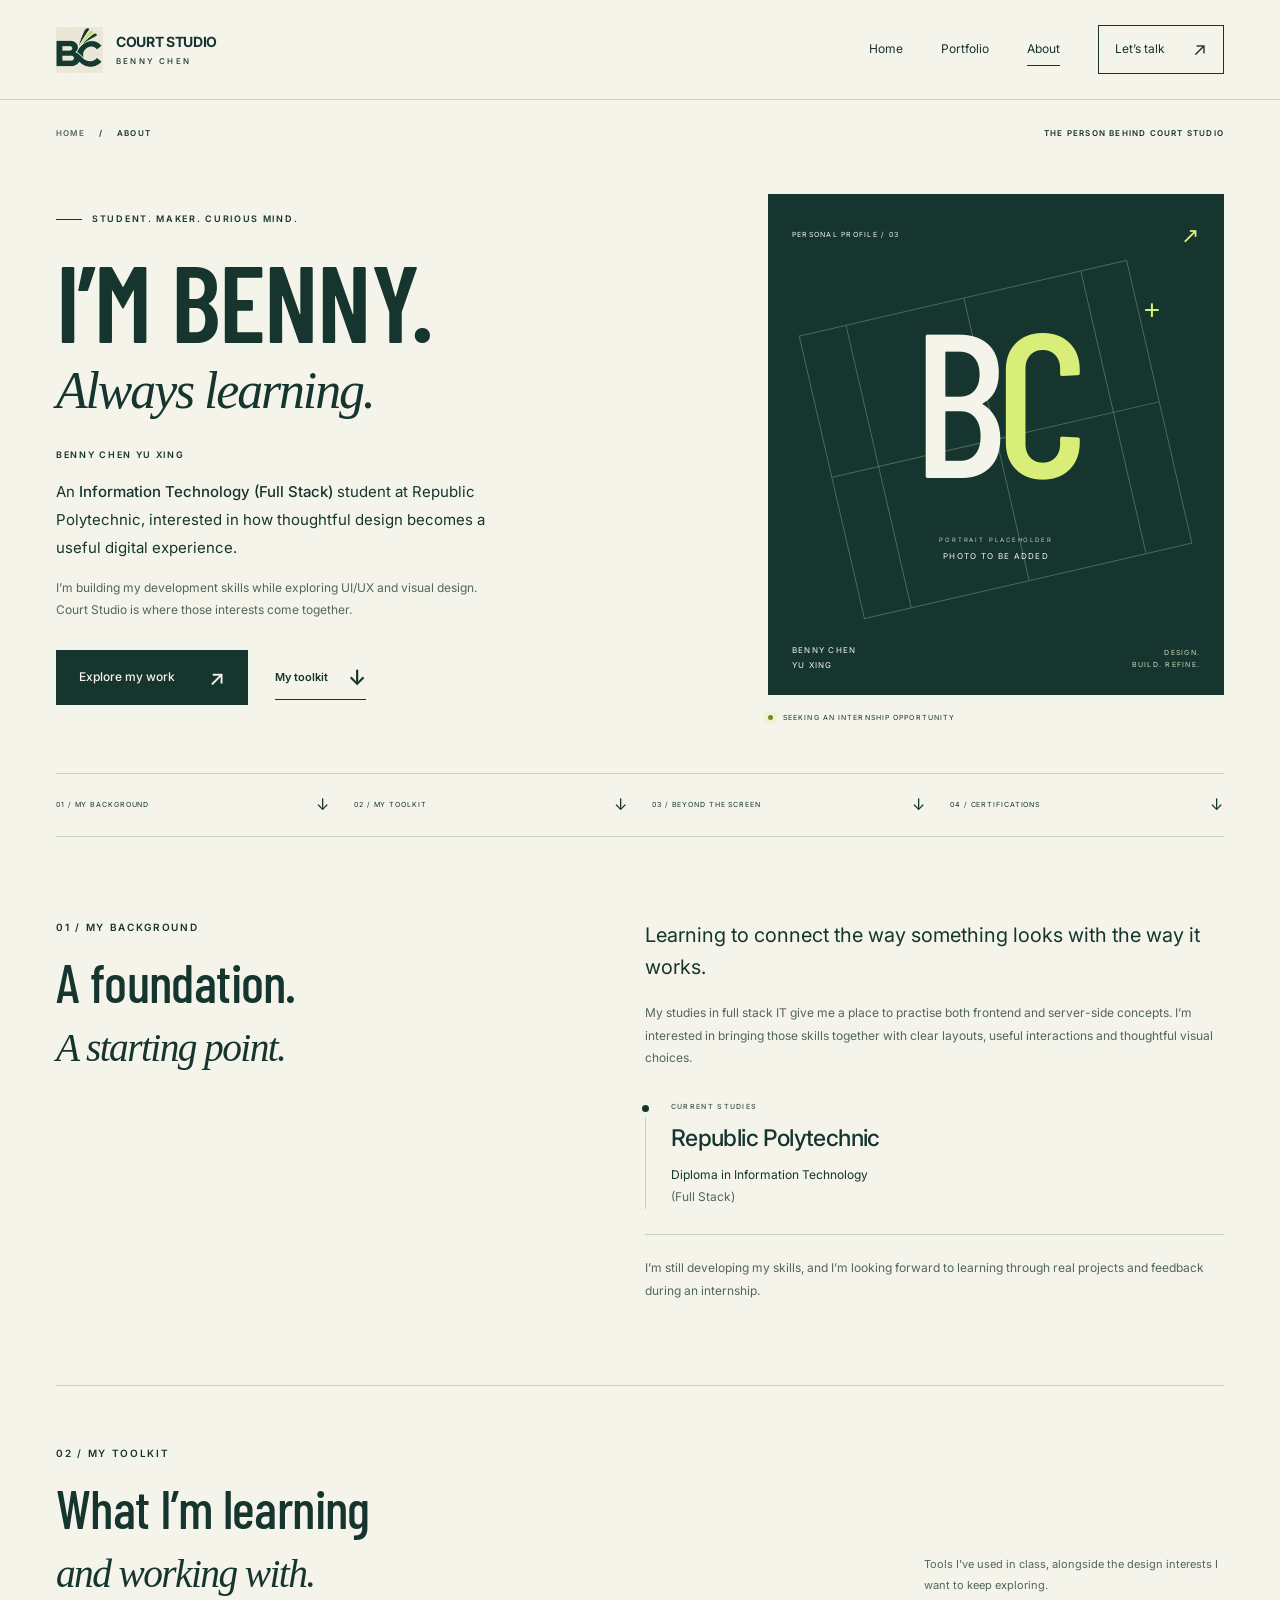
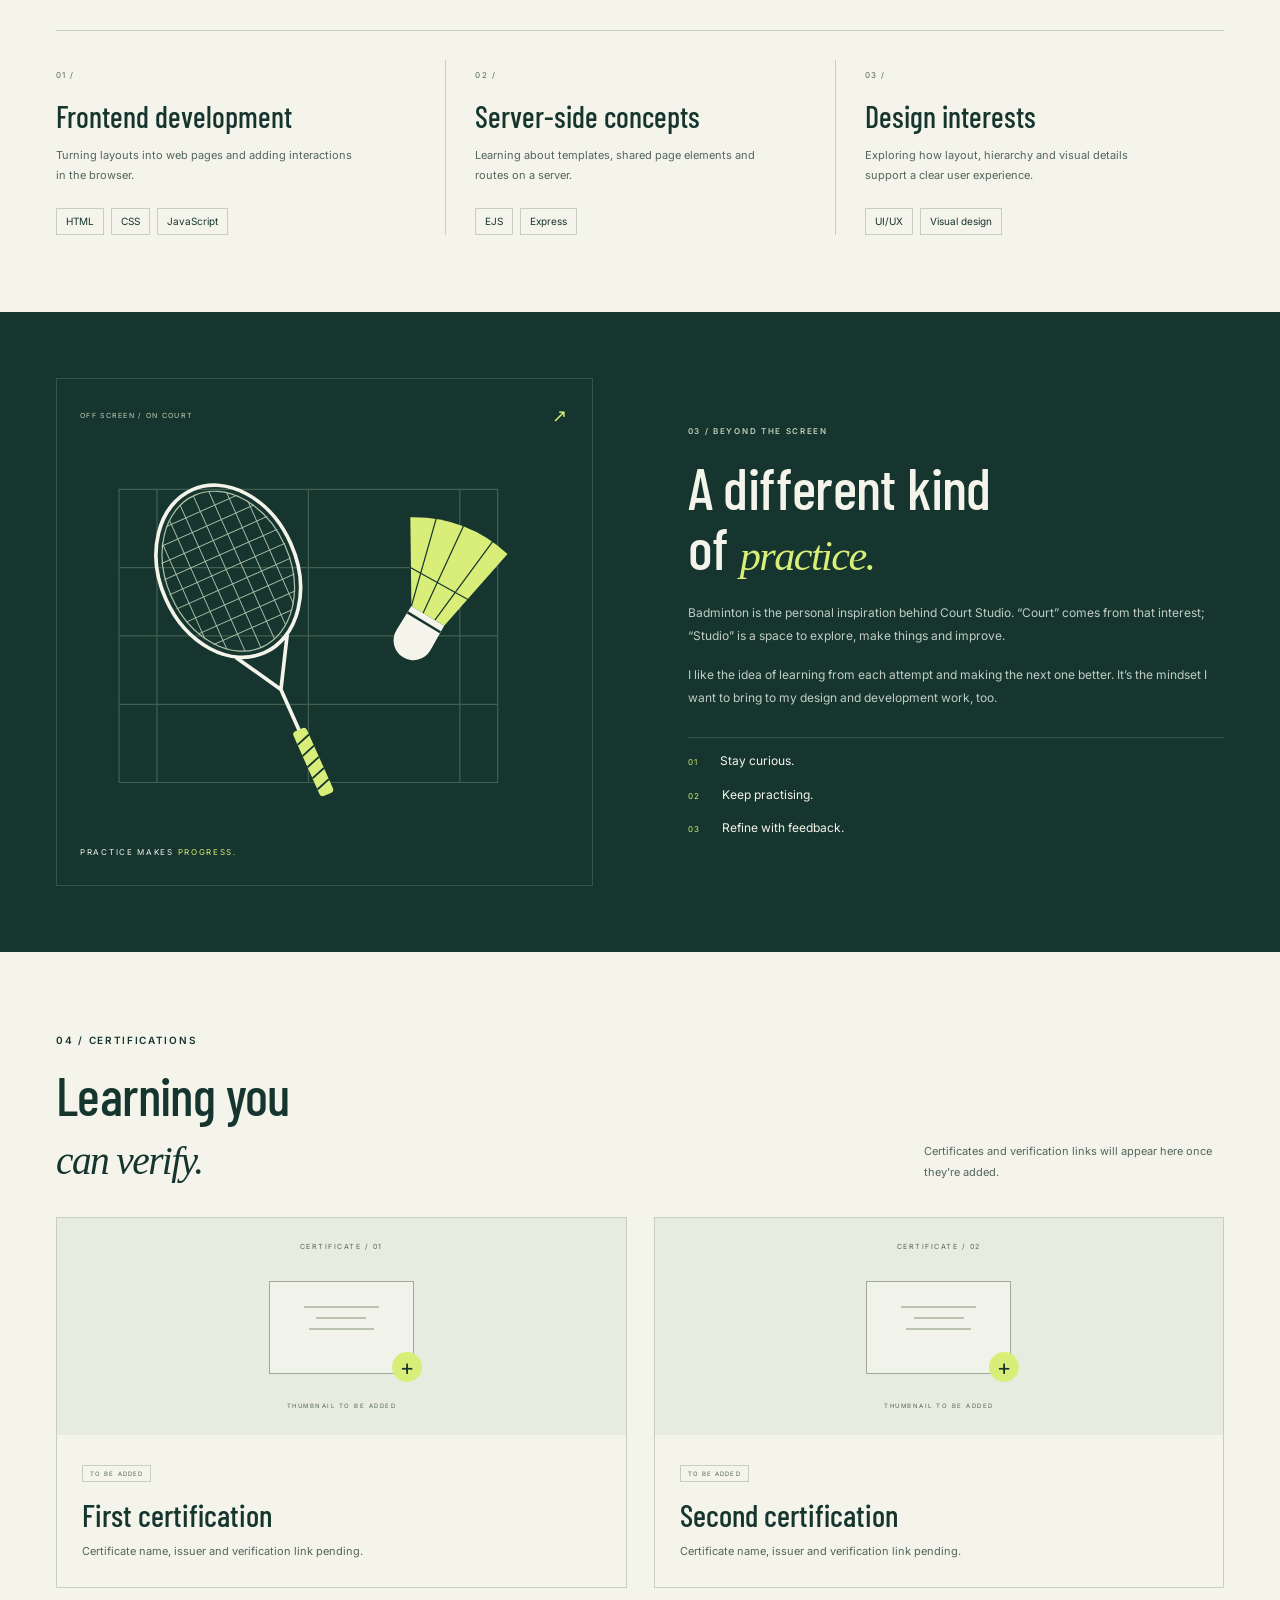
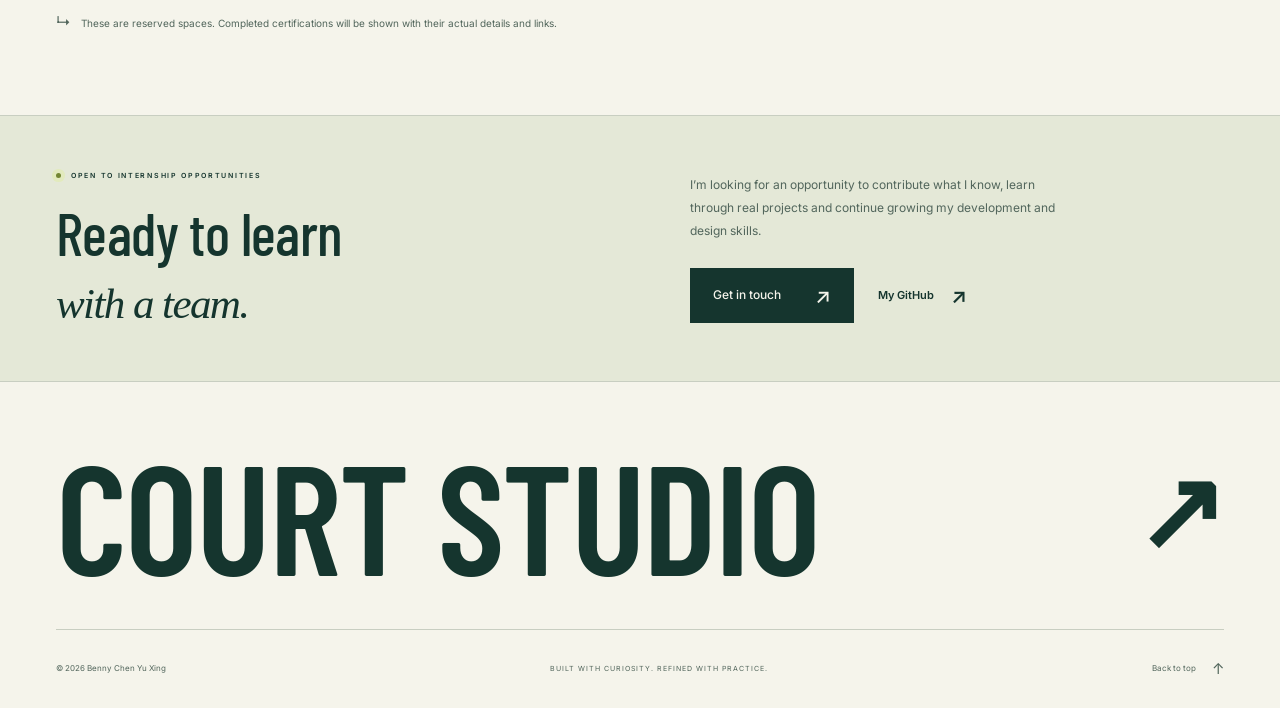
==== commit af22fe23: "Add files via upload" ====
--- a/about.html
+++ b/about.html
@@ -19,7 +19,7 @@
   <header class="site-header"><div class="container header-inner">
     <a class="brand" href="index.html" aria-label="Court Studio, home"><span class="logo-crop"><img src="benny-chen-logo.png" alt="" width="1536" height="1024"></span><span class="brand-name">COURT STUDIO<span>BENNY CHEN</span></span></a>
     <button class="menu-toggle" type="button" aria-expanded="false" aria-controls="primary-nav"><span class="menu-label">Menu</span><span class="menu-icon" aria-hidden="true"></span></button>
-    <nav class="primary-nav" id="primary-nav" aria-label="Main navigation"><a href="index.html">Home</a><a href="portfolio.html">Portfolio</a><a href="about.html" aria-current="page">About</a><a class="nav-contact" href="index.html#contact">Let’s talk <span aria-hidden="true">↗</span></a></nav>
+    <nav class="primary-nav" id="primary-nav" aria-label="Main navigation"><a href="index.html">Home</a><a href="portfolio.html">Portfolio</a><a href="about.html" aria-current="page">About</a><a class="nav-contact" href="contact.html">Let’s talk <span aria-hidden="true">↗</span></a></nav>
   </div></header>
 
   <main id="main">
@@ -40,7 +40,7 @@
 
     <section class="about-certifications container" id="certifications" aria-labelledby="certifications-title"><div class="about-split-heading"><div><p class="eyebrow">04 / CERTIFICATIONS</p><h2 id="certifications-title">Learning you<br><em>can verify.</em></h2></div><p>Certificates and verification links will appear here once they’re added.</p></div><div class="certificate-grid"><!-- Replace each placeholder with a real certificate thumbnail linked to its certificate or verification URL. --><article class="certificate-card"><div class="certificate-placeholder" role="img" aria-label="Placeholder for the first certificate; no certification is claimed"><span>CERTIFICATE / 01</span><div class="certificate-outline" aria-hidden="true"><span></span><span></span><span></span><i>+</i></div><span>THUMBNAIL TO BE ADDED</span></div><div class="certificate-copy"><span class="certificate-pending">TO BE ADDED</span><h3>First certification</h3><p>Certificate name, issuer and verification link pending.</p></div></article><article class="certificate-card"><div class="certificate-placeholder" role="img" aria-label="Placeholder for the second certificate; no certification is claimed"><span>CERTIFICATE / 02</span><div class="certificate-outline" aria-hidden="true"><span></span><span></span><span></span><i>+</i></div><span>THUMBNAIL TO BE ADDED</span></div><div class="certificate-copy"><span class="certificate-pending">TO BE ADDED</span><h3>Second certification</h3><p>Certificate name, issuer and verification link pending.</p></div></article></div><p class="certification-note"><span aria-hidden="true">↳</span> These are reserved spaces. Completed certifications will be shown with their actual details and links.</p></section>
 
-    <section class="about-next"><div class="container about-next-inner"><div><p class="eyebrow"><span class="status-dot" aria-hidden="true"></span> OPEN TO INTERNSHIP OPPORTUNITIES</p><h2>Ready to learn<br><em>with a team.</em></h2></div><div><p>I’m looking for an opportunity to contribute what I know, learn through real projects and continue growing my development and design skills.</p><div class="about-next-actions"><a class="button button-dark" href="portfolio.html">See my portfolio <span aria-hidden="true">↗</span></a><a class="text-link" href="https://github.com/25032311-BennyChen" target="_blank" rel="noopener noreferrer">My GitHub <span aria-hidden="true">↗</span></a></div></div></div></section>
+    <section class="about-next"><div class="container about-next-inner"><div><p class="eyebrow"><span class="status-dot" aria-hidden="true"></span> OPEN TO INTERNSHIP OPPORTUNITIES</p><h2>Ready to learn<br><em>with a team.</em></h2></div><div><p>I’m looking for an opportunity to contribute what I know, learn through real projects and continue growing my development and design skills.</p><div class="about-next-actions"><a class="button button-dark" href="contact.html">Get in touch <span aria-hidden="true">↗</span></a><a class="text-link" href="https://github.com/25032311-BennyChen" target="_blank" rel="noopener noreferrer">My GitHub <span aria-hidden="true">↗</span></a></div></div></div></section>
   </main>
 
   <footer class="site-footer container"><a class="footer-wordmark" href="index.html" aria-label="Court Studio, home">COURT STUDIO<span aria-hidden="true">↗</span></a><div class="footer-bottom"><p>© <span data-year>2026</span> Benny Chen Yu Xing</p><p>BUILT WITH CURIOSITY. REFINED WITH PRACTICE.</p><a href="#main">Back to top <span aria-hidden="true">↑</span></a></div></footer>
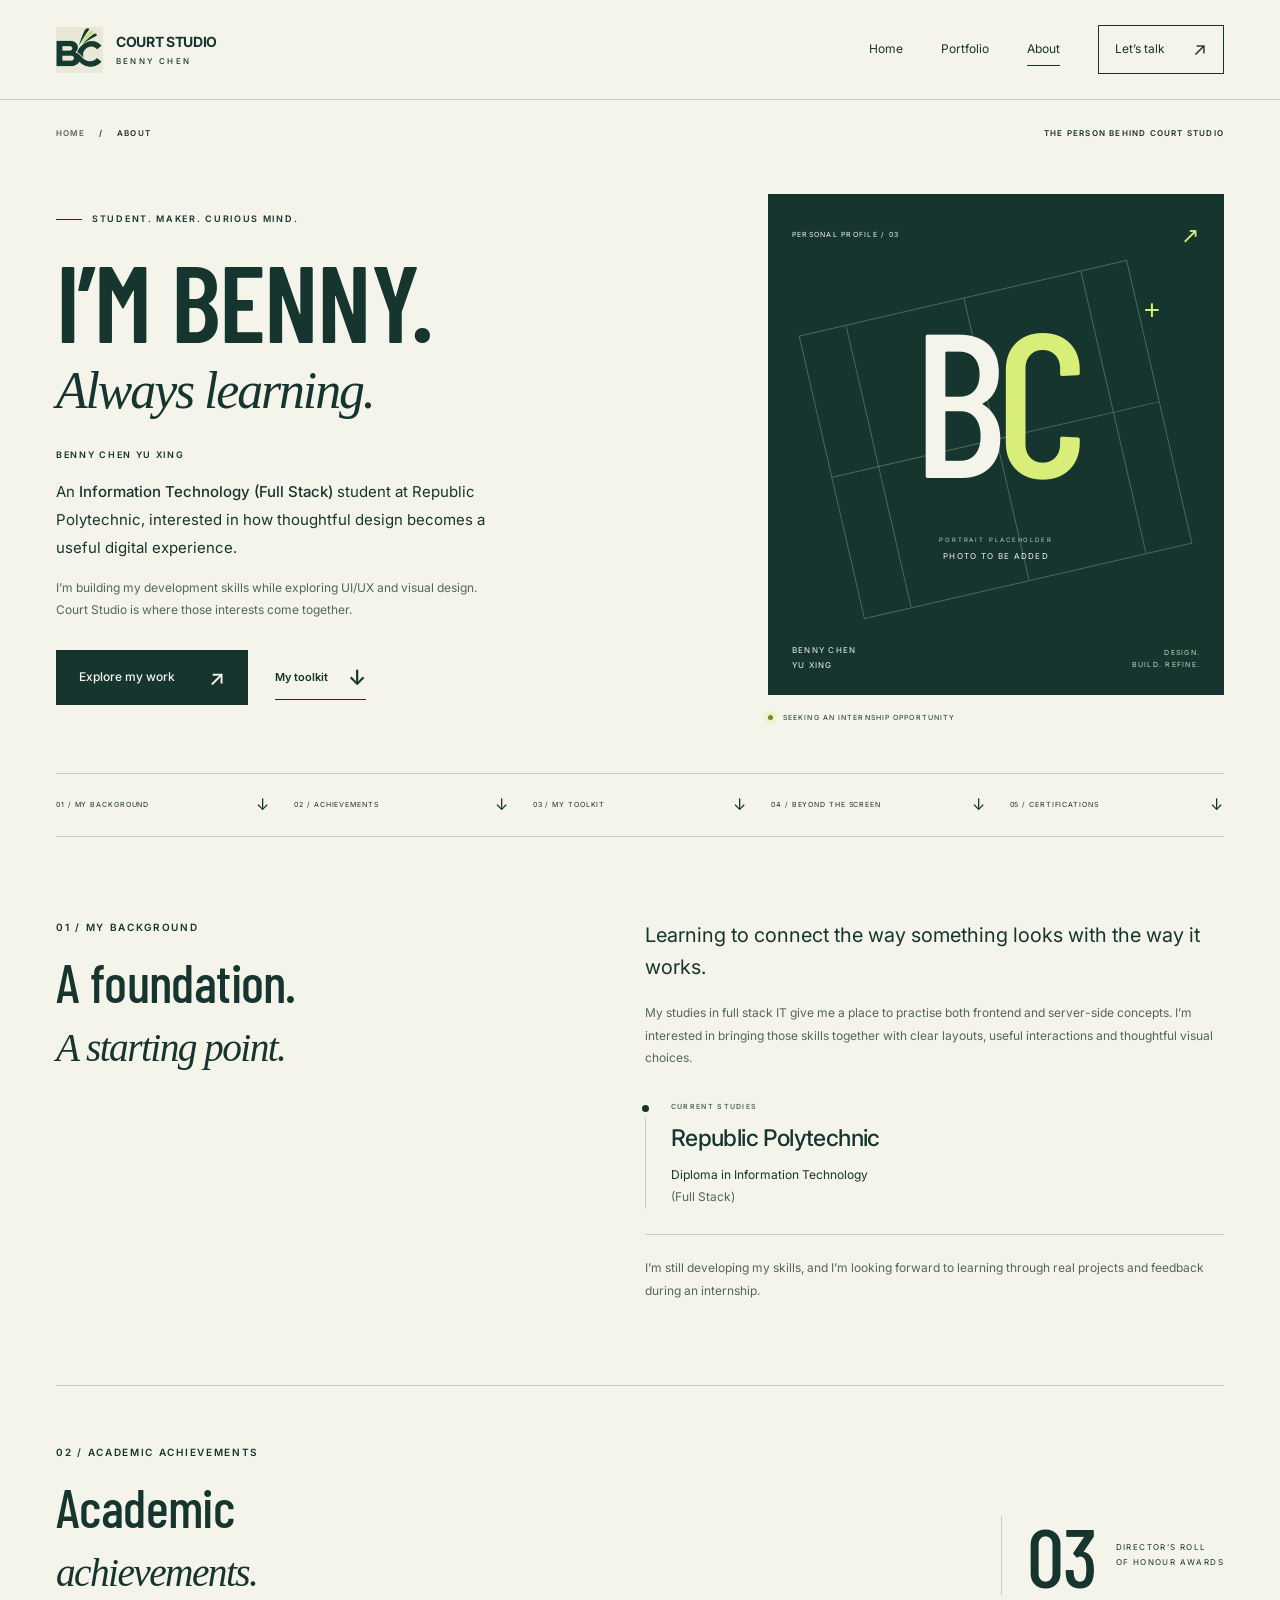
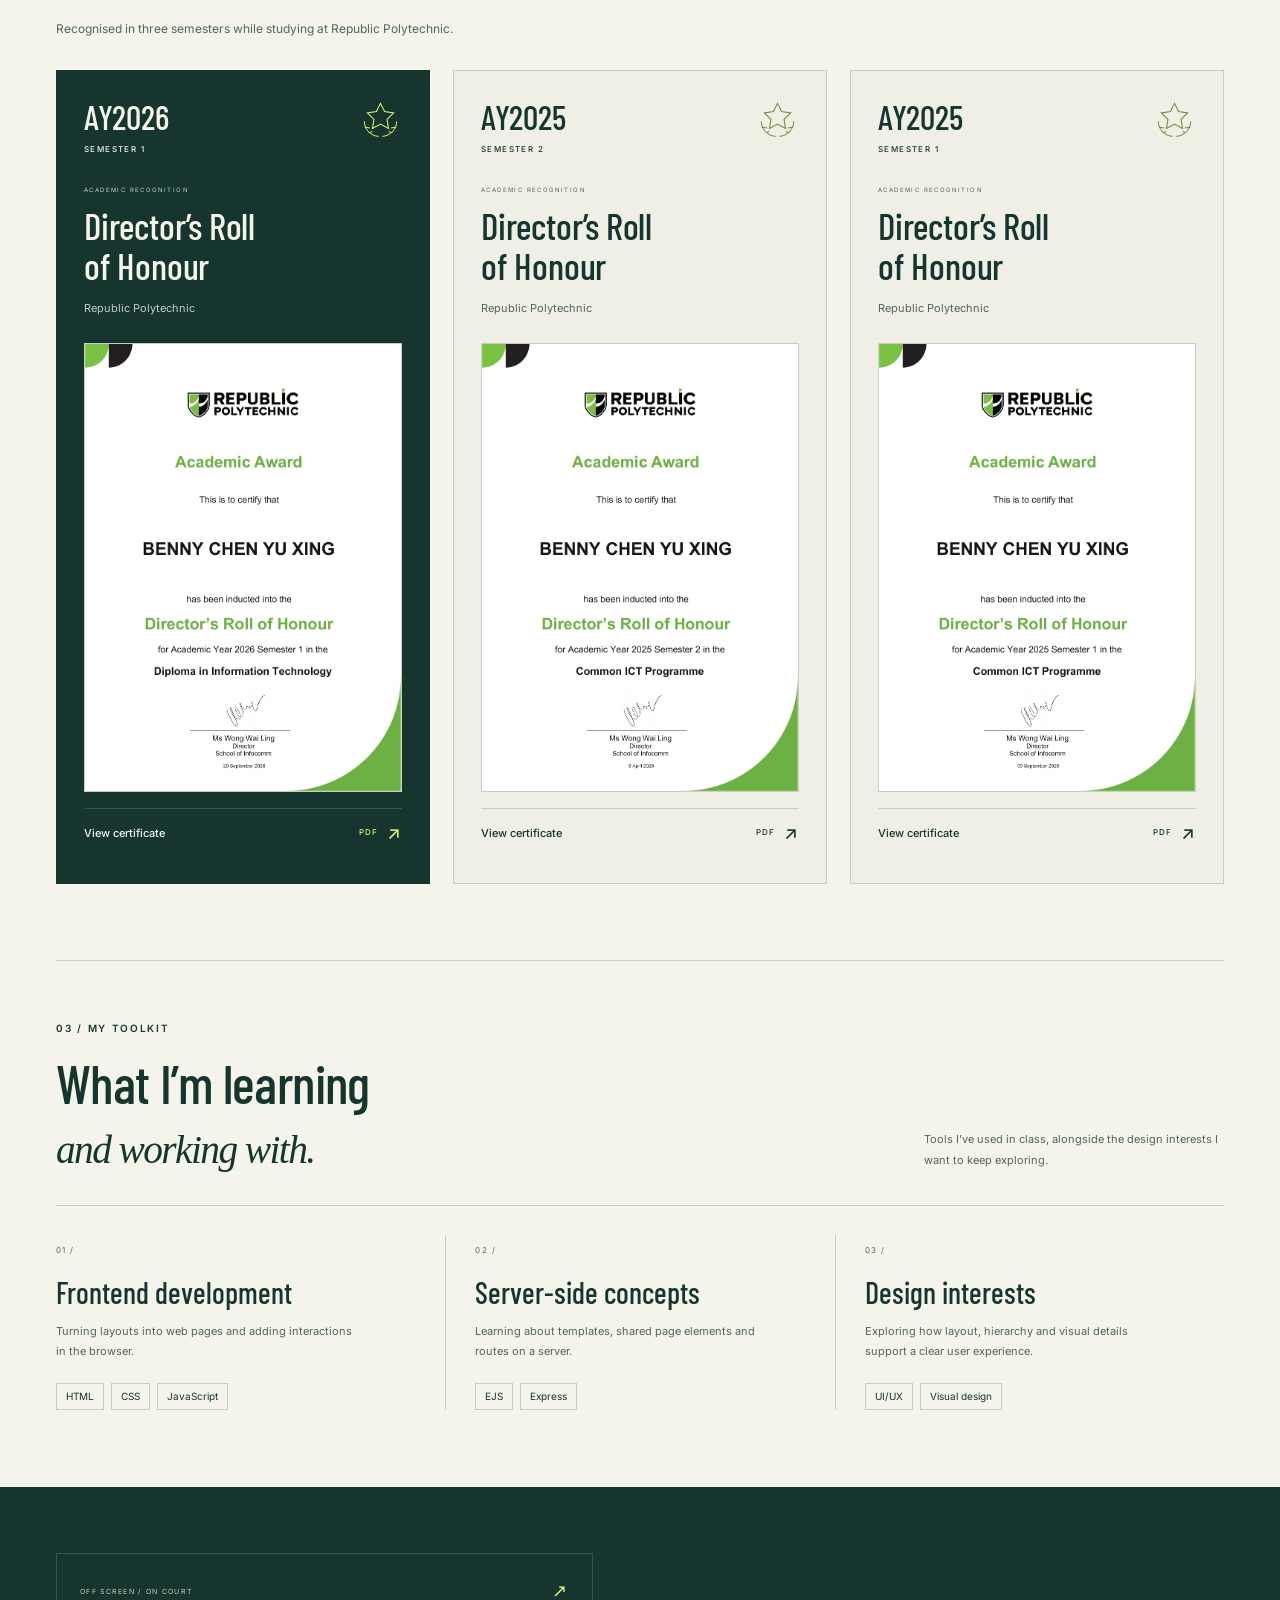
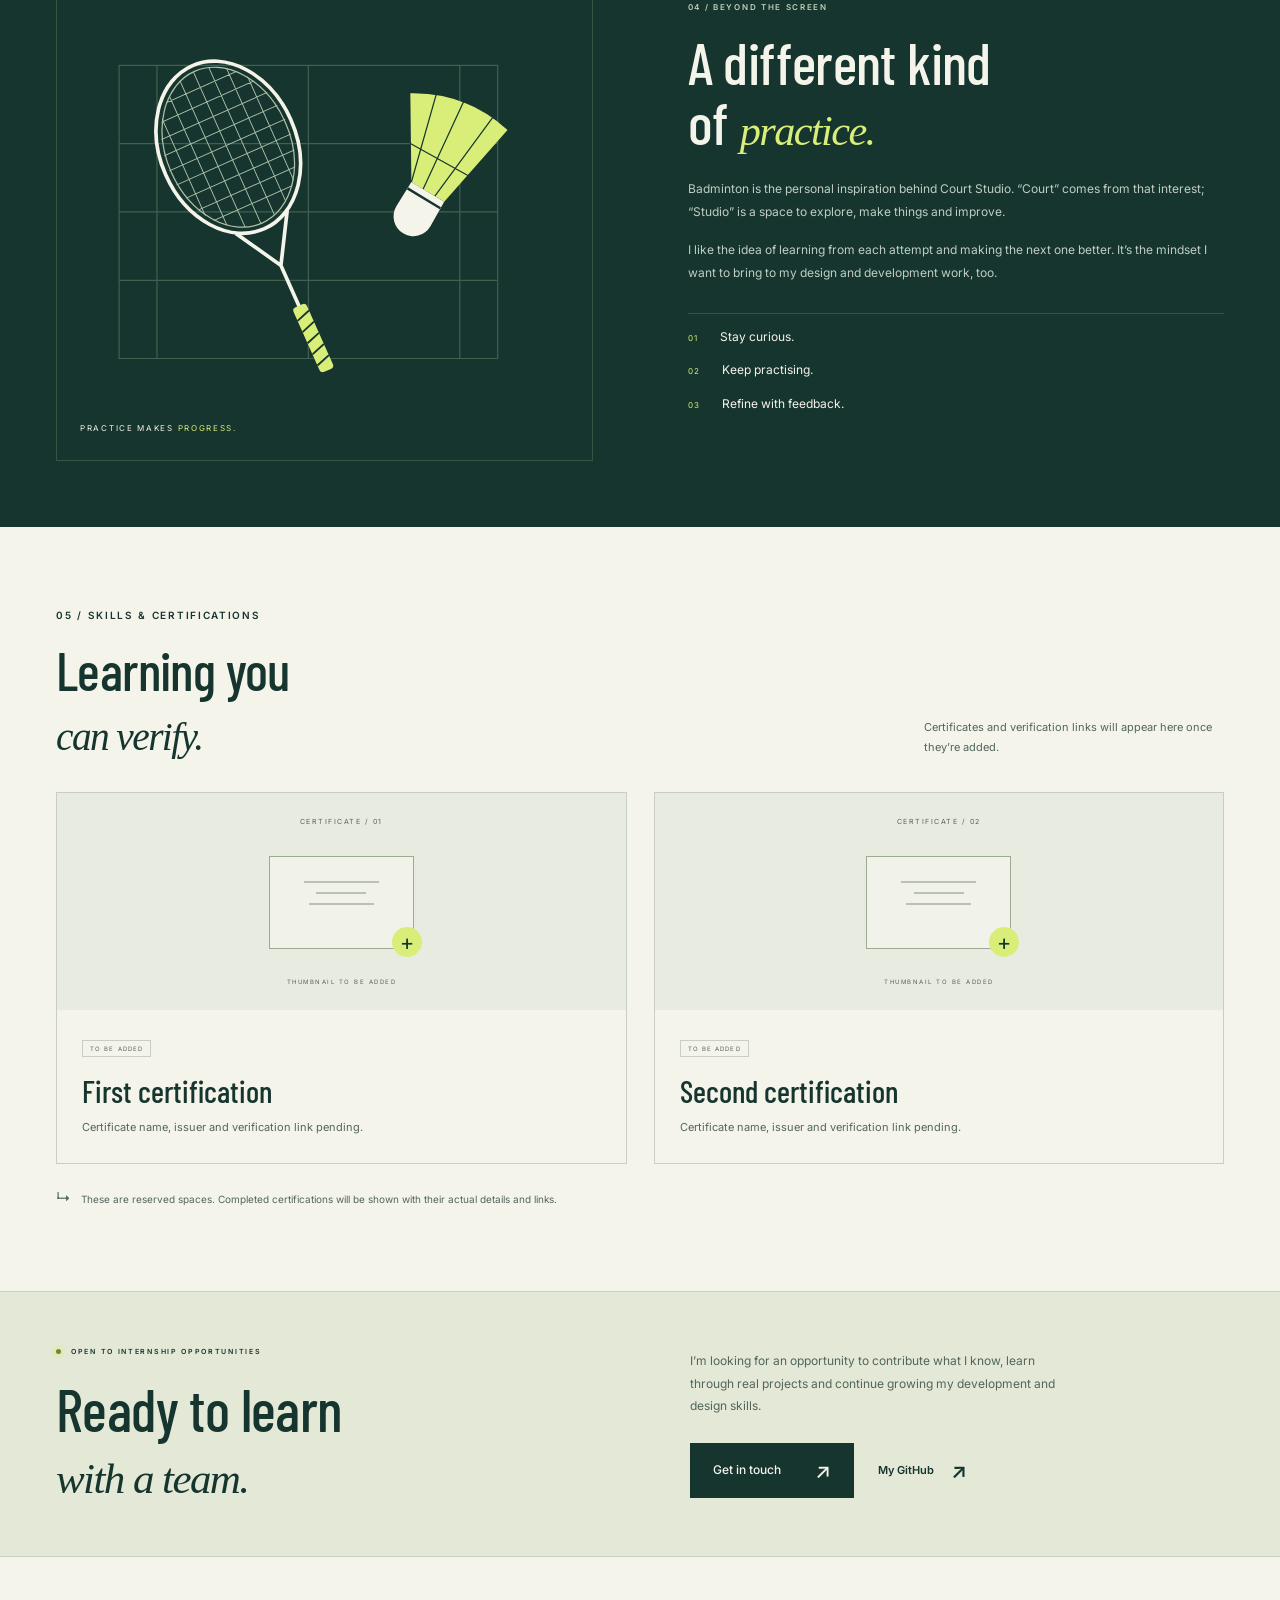
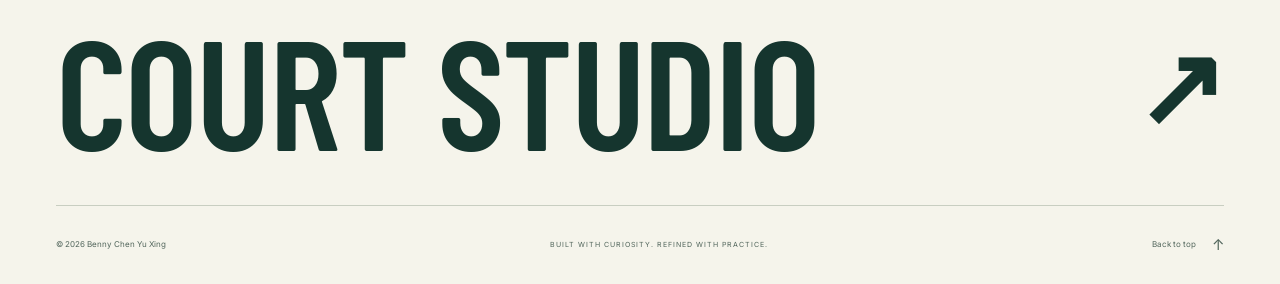
==== commit be251a0d: "Add files via upload" ====
--- a/about.html
+++ b/about.html
@@ -4,14 +4,14 @@
   <meta charset="UTF-8">
   <meta name="viewport" content="width=device-width, initial-scale=1">
   <meta name="theme-color" content="#15352e">
-  <meta name="description" content="Meet Benny Chen Yu Xing, an IT (Full Stack) student at Republic Polytechnic exploring web development, UI/UX and visual design. Discover the person behind Court Studio.">
+  <meta name="description" content="Meet Benny Chen Yu Xing, an IT (Full Stack) student at Republic Polytechnic exploring web development, UI/UX and visual design. Explore his academic achievements and discover the person behind Court Studio.">
   <title>About | Benny Chen — Court Studio</title>
   <link rel="icon" href="favicon.svg" type="image/svg+xml">
   <link rel="preconnect" href="https://fonts.googleapis.com">
   <link rel="preconnect" href="https://fonts.gstatic.com" crossorigin>
   <link href="https://fonts.googleapis.com/css2?family=Barlow+Condensed:wght@500;600;700&family=Inter:wght@400;500;600;700&display=swap" rel="stylesheet">
   <link rel="stylesheet" href="styles.css">
-  <link rel="stylesheet" href="about.css?v=20261026-about">
+  <link rel="stylesheet" href="about.css?v=20261027-certificates">
   <script src="main.js?v=20261026-portfolio" defer></script>
 </head>
 <body class="about-page">
@@ -29,16 +29,53 @@
         <div class="about-intro-copy"><p class="eyebrow"><span class="small-rule"></span> STUDENT. MAKER. CURIOUS MIND.</p><h1 id="about-title">I’M BENNY.<span>Always learning.</span></h1><p class="about-full-name">BENNY CHEN YU XING</p><p class="about-hero-bio">An <strong>Information Technology (Full Stack)</strong> student at Republic Polytechnic, interested in how thoughtful design becomes a useful digital experience.</p><p class="about-hero-detail">I’m building my development skills while exploring UI/UX and visual design. Court Studio is where those interests come together.</p><div class="about-intro-actions"><a class="button button-dark" href="portfolio.html">Explore my work <span aria-hidden="true">↗</span></a><a class="text-link" href="#skills">My toolkit <span aria-hidden="true">↓</span></a></div></div>
         <figure class="about-profile"><div class="profile-frame" role="img" aria-label="Portrait placeholder for Benny Chen Yu Xing. A personal photo will be added later."><div class="profile-frame-top"><span>PERSONAL PROFILE / 03</span><span aria-hidden="true">↗</span></div><div class="profile-court" aria-hidden="true"><span></span><span></span></div><div class="profile-initials" aria-hidden="true">B<span>C</span><i>+</i></div><div class="profile-photo-label">PORTRAIT PLACEHOLDER<span>PHOTO TO BE ADDED</span></div><div class="profile-frame-bottom"><span>BENNY CHEN<br>YU XING</span><span>DESIGN.<br>BUILD. REFINE.</span></div></div><figcaption><span class="status-dot" aria-hidden="true"></span> SEEKING AN INTERNSHIP OPPORTUNITY</figcaption></figure>
       </div>
-      <div class="about-section-index" aria-label="About page sections"><a href="#education">01 / MY BACKGROUND <span aria-hidden="true">↓</span></a><a href="#skills">02 / MY TOOLKIT <span aria-hidden="true">↓</span></a><a href="#beyond-code">03 / BEYOND THE SCREEN <span aria-hidden="true">↓</span></a><a href="#certifications">04 / CERTIFICATIONS <span aria-hidden="true">↓</span></a></div>
+      <div class="about-section-index" aria-label="About page sections"><a href="#education">01 / MY BACKGROUND <span aria-hidden="true">↓</span></a><a href="#achievements">02 / ACHIEVEMENTS <span aria-hidden="true">↓</span></a><a href="#skills">03 / MY TOOLKIT <span aria-hidden="true">↓</span></a><a href="#beyond-code">04 / BEYOND THE SCREEN <span aria-hidden="true">↓</span></a><a href="#certifications">05 / CERTIFICATIONS <span aria-hidden="true">↓</span></a></div>
     </section>
 
     <section class="about-background container" id="education" aria-labelledby="education-title"><div class="about-section-heading"><p class="eyebrow">01 / MY BACKGROUND</p><h2 id="education-title">A foundation.<br><em>A starting point.</em></h2></div><div class="education-content"><p class="lead">Learning to connect the way something looks with the way it works.</p><p>My studies in full stack IT give me a place to practise both frontend and server-side concepts. I’m interested in bringing those skills together with clear layouts, useful interactions and thoughtful visual choices.</p><div class="education-entry"><span class="education-dot" aria-hidden="true"></span><p class="eyebrow">CURRENT STUDIES</p><h3>Republic Polytechnic</h3><p>Diploma in Information Technology<br><span>(Full Stack)</span></p></div><p class="education-note">I’m still developing my skills, and I’m looking forward to learning through real projects and feedback during an internship.</p></div></section>
 
-    <section class="about-skills container" id="skills" aria-labelledby="skills-title"><div class="about-split-heading"><div><p class="eyebrow">02 / MY TOOLKIT</p><h2 id="skills-title">What I’m learning<br><em>and working with.</em></h2></div><p>Tools I’ve used in class, alongside the design interests I want to keep exploring.</p></div><div class="learning-grid"><article class="learning-area"><span class="learning-number" aria-hidden="true">01 /</span><h3>Frontend development</h3><p>Turning layouts into web pages and adding interactions in the browser.</p><ul class="skill-tags" aria-label="Frontend tools learnt"><li>HTML</li><li>CSS</li><li>JavaScript</li></ul></article><article class="learning-area"><span class="learning-number" aria-hidden="true">02 /</span><h3>Server-side concepts</h3><p>Learning about templates, shared page elements and routes on a server.</p><ul class="skill-tags" aria-label="Server-side tools learnt"><li>EJS</li><li>Express</li></ul></article><article class="learning-area"><span class="learning-number" aria-hidden="true">03 /</span><h3>Design interests</h3><p>Exploring how layout, hierarchy and visual details support a clear user experience.</p><ul class="skill-tags" aria-label="Design interests"><li>UI/UX</li><li>Visual design</li></ul></article></div></section>
+    <section class="about-achievements container" id="achievements" aria-labelledby="achievements-title">
+      <div class="about-split-heading"><div><p class="eyebrow">02 / ACADEMIC ACHIEVEMENTS</p><h2 id="achievements-title">Academic<br><em>achievements.</em></h2></div><div class="achievement-tally"><span aria-hidden="true">03</span><p>DIRECTOR’S ROLL<br>OF HONOUR AWARDS</p></div></div>
+      <p class="achievement-intro">Recognised in three semesters while studying at Republic Polytechnic.</p>
+      <div class="achievement-grid">
+        <article class="achievement-card achievement-featured" aria-labelledby="award-01-title">
+          <div class="achievement-card-top"><p class="achievement-semester">AY2026<span>SEMESTER 1</span></p><svg class="achievement-symbol" viewBox="0 0 56 56" fill="none" aria-hidden="true"><path d="m28 7 5.3 10.7 11.8 1.7-8.6 8.4 2 11.8L28 34l-10.5 5.6 2-11.8-8.6-8.4 11.8-1.7Z" stroke="currentColor" stroke-width="1.4"/><path d="M7 31c0 10 8 18 18 19M49 31c0 10-8 18-18 19M8 38l6 1M13 45l4-1M48 38l-6 1M43 45l-4-1" stroke="currentColor" stroke-width="1.3" stroke-linecap="round"/></svg></div>
+          <p class="achievement-kind">ACADEMIC RECOGNITION</p>
+          <h3 id="award-01-title">Director’s Roll<br>of Honour</h3>
+          <p class="achievement-issuer">Republic Polytechnic</p>
+          <a class="achievement-certificate" href="director-roll-honour-2026-sem-1.pdf" target="_blank" rel="noopener noreferrer" aria-label="View Director’s Roll of Honour certificate, AY2026 Semester 1 (PDF, opens in a new tab)">
+            <img src="director-roll-honour-2026-sem-1.jpg" alt="" width="849" height="1200" loading="lazy" decoding="async">
+            <span class="achievement-view">View certificate <span>PDF <span aria-hidden="true">↗</span></span></span>
+          </a>
+        </article>
+        <article class="achievement-card" aria-labelledby="award-02-title">
+          <div class="achievement-card-top"><p class="achievement-semester">AY2025<span>SEMESTER 2</span></p><svg class="achievement-symbol" viewBox="0 0 56 56" fill="none" aria-hidden="true"><path d="m28 7 5.3 10.7 11.8 1.7-8.6 8.4 2 11.8L28 34l-10.5 5.6 2-11.8-8.6-8.4 11.8-1.7Z" stroke="currentColor" stroke-width="1.4"/><path d="M7 31c0 10 8 18 18 19M49 31c0 10-8 18-18 19M8 38l6 1M13 45l4-1M48 38l-6 1M43 45l-4-1" stroke="currentColor" stroke-width="1.3" stroke-linecap="round"/></svg></div>
+          <p class="achievement-kind">ACADEMIC RECOGNITION</p>
+          <h3 id="award-02-title">Director’s Roll<br>of Honour</h3>
+          <p class="achievement-issuer">Republic Polytechnic</p>
+          <a class="achievement-certificate" href="director-roll-honour-2025-sem-2.pdf" target="_blank" rel="noopener noreferrer" aria-label="View Director’s Roll of Honour certificate, AY2025 Semester 2 (PDF, opens in a new tab)">
+            <img src="director-roll-honour-2025-sem-2.jpg" alt="" width="849" height="1200" loading="lazy" decoding="async">
+            <span class="achievement-view">View certificate <span>PDF <span aria-hidden="true">↗</span></span></span>
+          </a>
+        </article>
+        <article class="achievement-card" aria-labelledby="award-03-title">
+          <div class="achievement-card-top"><p class="achievement-semester">AY2025<span>SEMESTER 1</span></p><svg class="achievement-symbol" viewBox="0 0 56 56" fill="none" aria-hidden="true"><path d="m28 7 5.3 10.7 11.8 1.7-8.6 8.4 2 11.8L28 34l-10.5 5.6 2-11.8-8.6-8.4 11.8-1.7Z" stroke="currentColor" stroke-width="1.4"/><path d="M7 31c0 10 8 18 18 19M49 31c0 10-8 18-18 19M8 38l6 1M13 45l4-1M48 38l-6 1M43 45l-4-1" stroke="currentColor" stroke-width="1.3" stroke-linecap="round"/></svg></div>
+          <p class="achievement-kind">ACADEMIC RECOGNITION</p>
+          <h3 id="award-03-title">Director’s Roll<br>of Honour</h3>
+          <p class="achievement-issuer">Republic Polytechnic</p>
+          <a class="achievement-certificate" href="director-roll-honour-2025-sem-1.pdf" target="_blank" rel="noopener noreferrer" aria-label="View Director’s Roll of Honour certificate, AY2025 Semester 1 (PDF, opens in a new tab)">
+            <img src="director-roll-honour-2025-sem-1.jpg" alt="" width="849" height="1200" loading="lazy" decoding="async">
+            <span class="achievement-view">View certificate <span>PDF <span aria-hidden="true">↗</span></span></span>
+          </a>
+        </article>
+      </div>
+    </section>
 
-    <section class="about-interest" id="beyond-code" aria-labelledby="interest-title"><div class="container interest-grid"><div class="interest-art" role="img" aria-label="A line illustration of a badminton racket and shuttlecock over court markings"><div class="interest-art-label"><span>OFF SCREEN / ON COURT</span><span aria-hidden="true">↗</span></div><svg viewBox="0 0 400 320" fill="none" aria-hidden="true"><defs><clipPath id="racket-strings"><ellipse cx="145" cy="100" rx="52" ry="68"/></clipPath></defs><path d="M32 38h310v240H32zM63 38v240M311 38v240M32 158h310M187 38v240M32 102h310M32 214h310" stroke="#6E8B73" stroke-width="1" opacity=".5"/><g transform="rotate(-24 145 158)"><ellipse cx="145" cy="100" rx="56" ry="73" stroke="#F5F4EB" stroke-width="3"/><ellipse cx="145" cy="100" rx="51" ry="68" stroke="#B0C1AA" stroke-width="1"/><g clip-path="url(#racket-strings)" stroke="#B0C1AA" stroke-width=".75"><path d="M105 20v160M118 20v160M131 20v160M144 20v160M157 20v160M170 20v160M183 20v160M90 46h110M90 59h110M90 72h110M90 85h110M90 98h110M90 111h110M90 124h110M90 137h110M90 150h110"/></g><path d="m122 167 23 39 23-39M145 206v46" stroke="#F5F4EB" stroke-width="3"/><rect x="139" y="242" width="12" height="58" rx="3" fill="#D9EE78"/><path d="m139 253 12-4m-12 14 12-4m-12 14 12-4m-12 14 12-4m-12 14 12-4" stroke="#15352E" stroke-width="1.5"/></g><g transform="translate(245 50) rotate(22 50 65)"><path d="m35 91-28-67Q49 6 92 22L66 96Z" fill="#D9EE78"/><path d="m35 91-8-74m19 77L50 14m7 81 20-78M22 62l56 7" stroke="#15352E" stroke-width="1"/><path d="m35 91 31 5-3 23a16 16 0 0 1-32-5Z" fill="#F5F4EB"/><path d="m34 97 31 5" stroke="#15352E" stroke-width="2"/></g></svg><p class="interest-art-caption">PRACTICE MAKES <span>PROGRESS.</span></p></div><div class="interest-copy"><p class="eyebrow">03 / BEYOND THE SCREEN</p><h2 id="interest-title">A different kind<br>of <em>practice.</em></h2><p>Badminton is the personal inspiration behind Court Studio. “Court” comes from that interest; “Studio” is a space to explore, make things and improve.</p><p>I like the idea of learning from each attempt and making the next one better. It’s the mindset I want to bring to my design and development work, too.</p><ul class="interest-values" aria-label="Personal approach"><li><span>01</span> Stay curious.</li><li><span>02</span> Keep practising.</li><li><span>03</span> Refine with feedback.</li></ul></div></div></section>
+    <section class="about-skills container" id="skills" aria-labelledby="skills-title"><div class="about-split-heading"><div><p class="eyebrow">03 / MY TOOLKIT</p><h2 id="skills-title">What I’m learning<br><em>and working with.</em></h2></div><p>Tools I’ve used in class, alongside the design interests I want to keep exploring.</p></div><div class="learning-grid"><article class="learning-area"><span class="learning-number" aria-hidden="true">01 /</span><h3>Frontend development</h3><p>Turning layouts into web pages and adding interactions in the browser.</p><ul class="skill-tags" aria-label="Frontend tools learnt"><li>HTML</li><li>CSS</li><li>JavaScript</li></ul></article><article class="learning-area"><span class="learning-number" aria-hidden="true">02 /</span><h3>Server-side concepts</h3><p>Learning about templates, shared page elements and routes on a server.</p><ul class="skill-tags" aria-label="Server-side tools learnt"><li>EJS</li><li>Express</li></ul></article><article class="learning-area"><span class="learning-number" aria-hidden="true">03 /</span><h3>Design interests</h3><p>Exploring how layout, hierarchy and visual details support a clear user experience.</p><ul class="skill-tags" aria-label="Design interests"><li>UI/UX</li><li>Visual design</li></ul></article></div></section>
 
-    <section class="about-certifications container" id="certifications" aria-labelledby="certifications-title"><div class="about-split-heading"><div><p class="eyebrow">04 / CERTIFICATIONS</p><h2 id="certifications-title">Learning you<br><em>can verify.</em></h2></div><p>Certificates and verification links will appear here once they’re added.</p></div><div class="certificate-grid"><!-- Replace each placeholder with a real certificate thumbnail linked to its certificate or verification URL. --><article class="certificate-card"><div class="certificate-placeholder" role="img" aria-label="Placeholder for the first certificate; no certification is claimed"><span>CERTIFICATE / 01</span><div class="certificate-outline" aria-hidden="true"><span></span><span></span><span></span><i>+</i></div><span>THUMBNAIL TO BE ADDED</span></div><div class="certificate-copy"><span class="certificate-pending">TO BE ADDED</span><h3>First certification</h3><p>Certificate name, issuer and verification link pending.</p></div></article><article class="certificate-card"><div class="certificate-placeholder" role="img" aria-label="Placeholder for the second certificate; no certification is claimed"><span>CERTIFICATE / 02</span><div class="certificate-outline" aria-hidden="true"><span></span><span></span><span></span><i>+</i></div><span>THUMBNAIL TO BE ADDED</span></div><div class="certificate-copy"><span class="certificate-pending">TO BE ADDED</span><h3>Second certification</h3><p>Certificate name, issuer and verification link pending.</p></div></article></div><p class="certification-note"><span aria-hidden="true">↳</span> These are reserved spaces. Completed certifications will be shown with their actual details and links.</p></section>
+    <section class="about-interest" id="beyond-code" aria-labelledby="interest-title"><div class="container interest-grid"><div class="interest-art" role="img" aria-label="A line illustration of a badminton racket and shuttlecock over court markings"><div class="interest-art-label"><span>OFF SCREEN / ON COURT</span><span aria-hidden="true">↗</span></div><svg viewBox="0 0 400 320" fill="none" aria-hidden="true"><defs><clipPath id="racket-strings"><ellipse cx="145" cy="100" rx="52" ry="68"/></clipPath></defs><path d="M32 38h310v240H32zM63 38v240M311 38v240M32 158h310M187 38v240M32 102h310M32 214h310" stroke="#6E8B73" stroke-width="1" opacity=".5"/><g transform="rotate(-24 145 158)"><ellipse cx="145" cy="100" rx="56" ry="73" stroke="#F5F4EB" stroke-width="3"/><ellipse cx="145" cy="100" rx="51" ry="68" stroke="#B0C1AA" stroke-width="1"/><g clip-path="url(#racket-strings)" stroke="#B0C1AA" stroke-width=".75"><path d="M105 20v160M118 20v160M131 20v160M144 20v160M157 20v160M170 20v160M183 20v160M90 46h110M90 59h110M90 72h110M90 85h110M90 98h110M90 111h110M90 124h110M90 137h110M90 150h110"/></g><path d="m122 167 23 39 23-39M145 206v46" stroke="#F5F4EB" stroke-width="3"/><rect x="139" y="242" width="12" height="58" rx="3" fill="#D9EE78"/><path d="m139 253 12-4m-12 14 12-4m-12 14 12-4m-12 14 12-4m-12 14 12-4" stroke="#15352E" stroke-width="1.5"/></g><g transform="translate(245 50) rotate(22 50 65)"><path d="m35 91-28-67Q49 6 92 22L66 96Z" fill="#D9EE78"/><path d="m35 91-8-74m19 77L50 14m7 81 20-78M22 62l56 7" stroke="#15352E" stroke-width="1"/><path d="m35 91 31 5-3 23a16 16 0 0 1-32-5Z" fill="#F5F4EB"/><path d="m34 97 31 5" stroke="#15352E" stroke-width="2"/></g></svg><p class="interest-art-caption">PRACTICE MAKES <span>PROGRESS.</span></p></div><div class="interest-copy"><p class="eyebrow">04 / BEYOND THE SCREEN</p><h2 id="interest-title">A different kind<br>of <em>practice.</em></h2><p>Badminton is the personal inspiration behind Court Studio. “Court” comes from that interest; “Studio” is a space to explore, make things and improve.</p><p>I like the idea of learning from each attempt and making the next one better. It’s the mindset I want to bring to my design and development work, too.</p><ul class="interest-values" aria-label="Personal approach"><li><span>01</span> Stay curious.</li><li><span>02</span> Keep practising.</li><li><span>03</span> Refine with feedback.</li></ul></div></div></section>
+
+    <section class="about-certifications container" id="certifications" aria-labelledby="certifications-title"><div class="about-split-heading"><div><p class="eyebrow">05 / SKILLS & CERTIFICATIONS</p><h2 id="certifications-title">Learning you<br><em>can verify.</em></h2></div><p>Certificates and verification links will appear here once they’re added.</p></div><div class="certificate-grid"><!-- Replace each placeholder with a real certificate thumbnail linked to its certificate or verification URL. --><article class="certificate-card"><div class="certificate-placeholder" role="img" aria-label="Placeholder for the first certificate; no certification is claimed"><span>CERTIFICATE / 01</span><div class="certificate-outline" aria-hidden="true"><span></span><span></span><span></span><i>+</i></div><span>THUMBNAIL TO BE ADDED</span></div><div class="certificate-copy"><span class="certificate-pending">TO BE ADDED</span><h3>First certification</h3><p>Certificate name, issuer and verification link pending.</p></div></article><article class="certificate-card"><div class="certificate-placeholder" role="img" aria-label="Placeholder for the second certificate; no certification is claimed"><span>CERTIFICATE / 02</span><div class="certificate-outline" aria-hidden="true"><span></span><span></span><span></span><i>+</i></div><span>THUMBNAIL TO BE ADDED</span></div><div class="certificate-copy"><span class="certificate-pending">TO BE ADDED</span><h3>Second certification</h3><p>Certificate name, issuer and verification link pending.</p></div></article></div><p class="certification-note"><span aria-hidden="true">↳</span> These are reserved spaces. Completed certifications will be shown with their actual details and links.</p></section>
 
     <section class="about-next"><div class="container about-next-inner"><div><p class="eyebrow"><span class="status-dot" aria-hidden="true"></span> OPEN TO INTERNSHIP OPPORTUNITIES</p><h2>Ready to learn<br><em>with a team.</em></h2></div><div><p>I’m looking for an opportunity to contribute what I know, learn through real projects and continue growing my development and design skills.</p><div class="about-next-actions"><a class="button button-dark" href="contact.html">Get in touch <span aria-hidden="true">↗</span></a><a class="text-link" href="https://github.com/25032311-BennyChen" target="_blank" rel="noopener noreferrer">My GitHub <span aria-hidden="true">↗</span></a></div></div></div></section>
   </main>
--- a/about.css
+++ b/about.css
@@ -16,7 +16,7 @@
 .profile-initials { position: absolute; inset: 20% 0 auto; text-align: center; font-family: var(--heading-font); font-size: clamp(140px, 16vw, 220px); font-weight: 500; line-height: 1; letter-spacing: -10px; }.profile-initials > span { color: var(--lime); }.profile-initials i { position: absolute; font-family: Arial, sans-serif; font-size: 28px; font-weight: 400; font-style: normal; top: 1%; right: 14%; letter-spacing: 0; color: var(--lime); }
 .profile-photo-label { position: absolute; top: 68%; left: 24px; right: 24px; text-align: center; font-size: 6px; letter-spacing: 1.9px; color: #c3d0bd; }.profile-photo-label > span { display: block; font-size: 8px; letter-spacing: 1.3px; margin-top: 5px; color: var(--ivory); }
 .about-profile figcaption { display: flex; gap: 10px; align-items: center; font-size: 7px; letter-spacing: 1.1px; padding-top: 17px; }.about-profile .status-dot { height: 5px; width: 5px; }
-.about-section-index { display: grid; grid-template-columns: repeat(4, 1fr); gap: 24px; padding-block: 17px; border-block: 1px solid var(--line); }.about-section-index a { display: inline-flex; align-items: center; justify-content: space-between; gap: 14px; min-height: 28px; font-size: 7px; letter-spacing: .9px; }.about-section-index a > span { font-size: 16px; }.about-section-index a:hover { text-decoration: underline; text-underline-offset: 4px; }
+.about-section-index { display: grid; grid-template-columns: repeat(5, 1fr); gap: 24px; padding-block: 17px; border-block: 1px solid var(--line); }.about-section-index a { display: inline-flex; align-items: center; justify-content: space-between; gap: 14px; min-height: 28px; font-size: 7px; letter-spacing: .9px; }.about-section-index a > span { font-size: 16px; }.about-section-index a:hover { text-decoration: underline; text-underline-offset: 4px; }
 
 /* Education and toolkit: only the programme and tools supplied by Benny. */
 .about-background { padding-block: 82px; display: grid; grid-template-columns: .9fr 1.1fr; gap: 115px; }
@@ -31,6 +31,34 @@
 .learning-grid { display: grid; grid-template-columns: repeat(3, 1fr); margin-top: 34px; padding-top: 29px; border-top: 1px solid var(--line); }
 .learning-area { padding-inline: 29px; border-left: 1px solid var(--line); }.learning-area:first-child { border-left: 0; padding-left: 0; }.learning-area:last-child { padding-right: 0; }.learning-number { font-size: 8px; letter-spacing: 1.4px; color: var(--muted); }.learning-area h3 { margin-block: 15px 12px; font-family: var(--heading-font); font-size: 30px; font-weight: 500; line-height: 1.1; }.learning-area p { font-size: 11px; color: var(--muted); line-height: 1.85; max-width: 300px; }
 .skill-tags { display: flex; flex-wrap: wrap; gap: 7px; padding: 0; margin: 22px 0 0; list-style: none; }.skill-tags li { border: 1px solid var(--line); padding: 5px 9px; font-size: 10px; line-height: 1.5; }
+
+/* Academic awards are distinct from the technical certification slots below. */
+.about-achievements { padding-block: 58px 76px; border-top: 1px solid var(--line); }
+.achievement-tally { display: flex; align-items: center; gap: 19px; border-left: 1px solid var(--line); padding-left: 25px; }
+.achievement-tally > span { font-family: var(--heading-font); font-size: 83px; font-weight: 500; line-height: .95; letter-spacing: -1px; }
+.achievement-tally > p { font-size: 8px; letter-spacing: 1.4px; line-height: 1.9; }
+.achievement-intro { font-size: 12px; line-height: 1.9; color: var(--muted); margin-top: 23px; }
+.achievement-grid { display: grid; grid-template-columns: repeat(3, 1fr); gap: 23px; margin-top: 30px; }
+.achievement-card { padding: 27px; border: 1px solid var(--line); background: #efefe5; min-width: 0; }
+.achievement-featured { background: var(--pine); color: var(--ivory); border-color: var(--pine); }
+.achievement-card-top { display: flex; justify-content: space-between; align-items: start; gap: 15px; }
+.achievement-semester { font-family: var(--heading-font); font-size: 34px; font-weight: 500; line-height: 1.1; letter-spacing: -.3px; }
+.achievement-semester > span { display: block; font-family: var(--body-font); font-size: 8px; font-weight: 500; line-height: 1.7; letter-spacing: 1.4px; margin-top: 7px; }
+.achievement-symbol { width: 43px; height: 43px; flex-shrink: 0; color: #778845; }
+.achievement-featured .achievement-symbol { color: var(--lime); }
+.achievement-kind { font-size: 6px; letter-spacing: 1.4px; line-height: 1.8; margin-top: 29px; color: var(--muted); }
+.achievement-card h3 { font-family: var(--heading-font); font-size: 37px; font-weight: 500; line-height: 1.08; letter-spacing: -.2px; margin-top: 10px; }
+.achievement-issuer { margin-top: 13px; font-size: 11px; line-height: 1.8; color: var(--muted); }
+.achievement-featured .achievement-kind, .achievement-featured .achievement-issuer { color: #c1cdc4; }
+.achievement-certificate { display: block; margin-top: 24px; }
+.achievement-certificate > img { width: 100%; height: auto; aspect-ratio: 849 / 1200; object-fit: contain; background: #fff; border: 1px solid var(--line); }
+.achievement-view { display: flex; align-items: center; justify-content: space-between; gap: 12px; min-height: 48px; margin-top: 16px; border-top: 1px solid var(--line); font-size: 11px; font-weight: 500; line-height: 1.7; }
+.achievement-view > span { display: inline-flex; align-items: center; gap: 9px; font-size: 8px; letter-spacing: 1px; }
+.achievement-view > span > span { font-size: 18px; line-height: 1; }
+.achievement-certificate:hover .achievement-view { text-decoration: underline; text-underline-offset: 4px; }
+.achievement-featured .achievement-certificate:focus-visible { outline-color: var(--lime); }
+.achievement-featured .achievement-view { border-color: #647e626b; }
+.achievement-featured .achievement-view > span { color: var(--lime); }
 
 /* The badminton connection is personal context, rather than a sports profile. */
 .about-interest { background: var(--pine); color: var(--ivory); }.interest-grid { display: grid; grid-template-columns: 1fr 1fr; gap: 95px; align-items: center; padding-block: 66px; }
@@ -60,3 +88,50 @@
 @media (max-width: 360px) {
   .about-intro h1 { font-size: 75px; }.about-intro h1 > span { font-size: 31px; letter-spacing: -1.7px; }.about-intro-copy > .eyebrow { font-size: 7px; letter-spacing: 1px; }.about-intro-actions { gap: 18px; }.about-intro-actions .button { font-size: 10px; padding-inline: 15px; gap: 21px; }.about-intro-actions .text-link { font-size: 10px; gap: 12px; }.about-hero-bio { font-size: 13px; }.profile-frame-top, .profile-frame-bottom { left: 20px; right: 20px; }.profile-frame-top { font-size: 5px; letter-spacing: 1px; }.profile-initials { font-size: 143px; top: 19%; }.profile-frame-bottom { font-size: 6px; bottom: 17px; }.profile-frame-bottom > span:last-child { font-size: 5px; }.profile-photo-label { top: 66%; }.about-profile figcaption { font-size: 6px; }.about-section-index { gap: 8px 17px; }.about-section-index a { font-size: 5px; letter-spacing: .6px; }.about-section-heading h2, .about-split-heading h2 { font-size: 43px; }.interest-copy h2 { font-size: 47px; }.interest-art { padding-inline: 19px; }.interest-art-label { font-size: 5px; }.about-next h2 { font-size: 49px; }.about-next-actions { gap: 16px; }.about-next-actions .button { gap: 20px; padding-inline: 15px; }
 }
+
+/* Award layouts follow the same tablet and phone breakpoints as the page. */
+@media (max-width: 1100px) {
+  .about-achievements { padding-block: 48px 64px; }
+  .achievement-grid { gap: 18px; }
+  .achievement-card { padding: 23px; }
+  .achievement-tally { padding-left: 22px; gap: 16px; }
+  .achievement-tally > span { font-size: 73px; }
+  .achievement-tally > p { font-size: 7px; }
+  .achievement-card h3 { font-size: 32px; }
+  .achievement-semester { font-size: 31px; }
+  .achievement-symbol { width: 36px; height: 36px; }
+}
+@media (min-width: 761px) and (max-width: 900px) {
+  .achievement-grid { gap: 15px; }
+  .achievement-card { padding: 20px; }
+  .achievement-tally > span { font-size: 64px; }
+  .achievement-tally > p { font-size: 6px; letter-spacing: 1.1px; }
+  .achievement-card h3 { font-size: 29px; }
+  .achievement-semester { font-size: 28px; }
+  .achievement-symbol { width: 31px; height: 31px; }
+  .achievement-kind { font-size: 5px; letter-spacing: 1.1px; }
+  .achievement-issuer { font-size: 10px; }
+  .achievement-view { font-size: 10px; }
+}
+@media (max-width: 760px) {
+  .about-section-index a:last-child { grid-column: 1 / -1; }
+  .about-achievements { padding-block: 39px 48px; }
+  .achievement-tally { margin-top: 23px; padding-left: 0; border-left: 0; gap: 16px; }
+  .achievement-tally > span { font-size: 64px; }
+  .achievement-tally > p { font-size: 7px; letter-spacing: 1.3px; }
+  .achievement-intro { margin-top: 18px; font-size: 12px; }
+  .achievement-grid { grid-template-columns: 1fr; gap: 17px; margin-top: 24px; }
+  .achievement-card { padding: 25px; }
+  .achievement-semester { font-size: 33px; }
+  .achievement-symbol { width: 39px; height: 39px; }
+  .achievement-kind { font-size: 6px; margin-top: 23px; }
+  .achievement-card h3 { font-size: 35px; }
+  .achievement-issuer { font-size: 11px; margin-top: 12px; }
+  .achievement-certificate { margin-top: 21px; }
+  .achievement-view { font-size: 12px; }
+}
+@media (max-width: 360px) {
+  .achievement-card { padding: 23px; }
+  .achievement-semester { font-size: 31px; }
+  .achievement-card h3 { font-size: 33px; }
+}
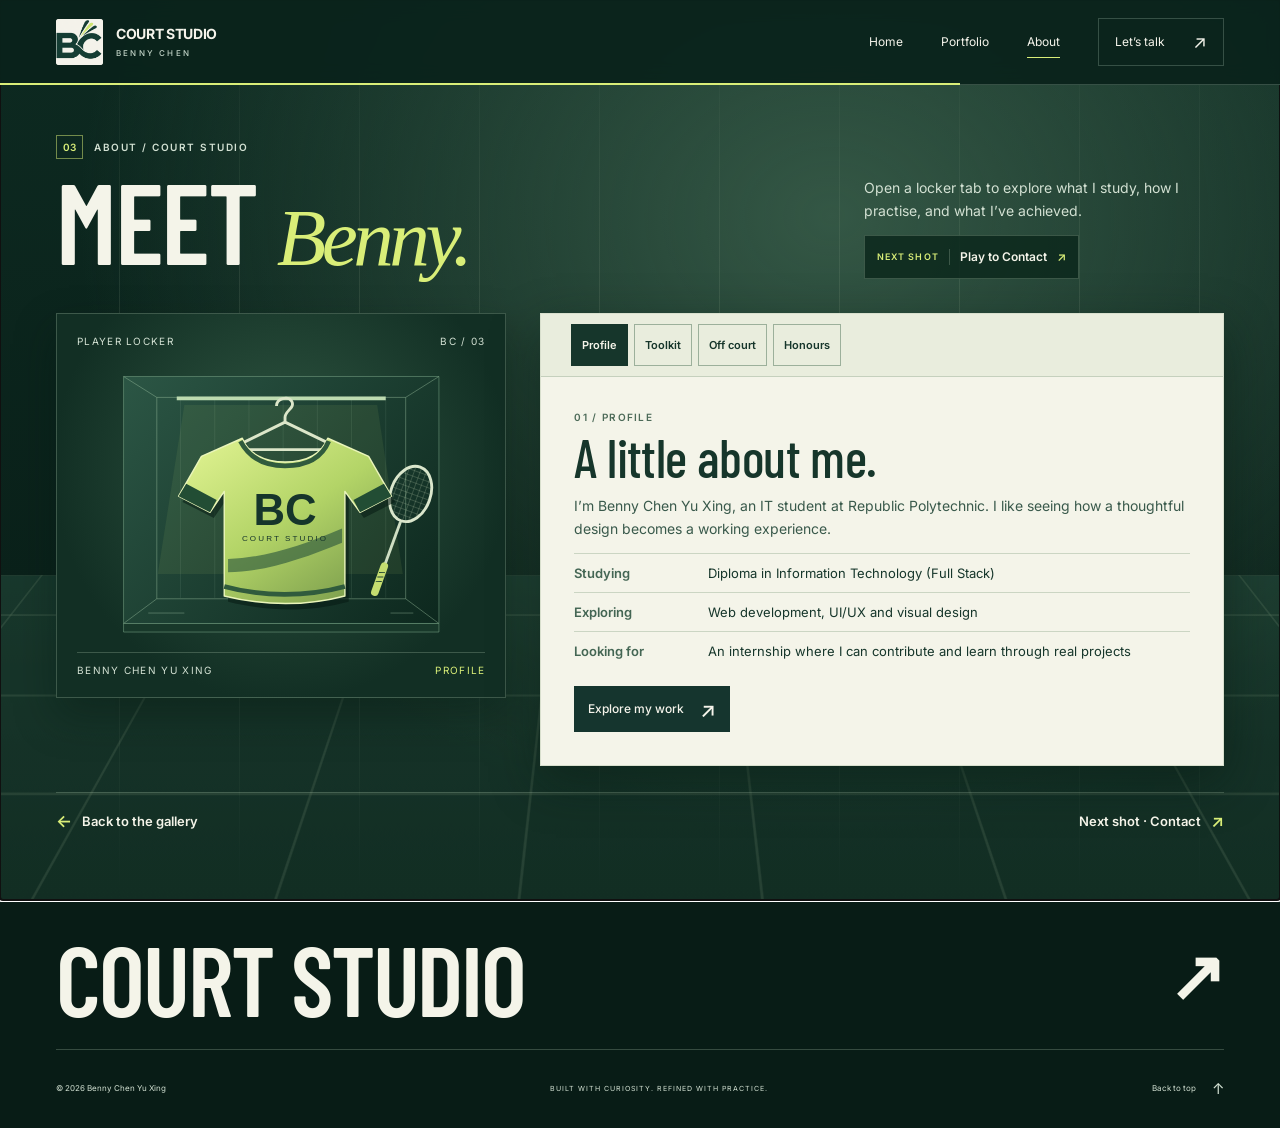
==== commit 46f94730: "Add files via upload" ====
--- a/about.html
+++ b/about.html
@@ -3,83 +3,17 @@
 <head>
   <meta charset="UTF-8">
   <meta name="viewport" content="width=device-width, initial-scale=1">
-  <meta name="theme-color" content="#15352e">
-  <meta name="description" content="Meet Benny Chen Yu Xing, an IT (Full Stack) student at Republic Polytechnic exploring web development, UI/UX and visual design. Explore his academic achievements and discover the person behind Court Studio.">
-  <title>About | Benny Chen — Court Studio</title>
-  <link rel="icon" href="favicon.svg" type="image/svg+xml">
-  <link rel="preconnect" href="https://fonts.googleapis.com">
-  <link rel="preconnect" href="https://fonts.gstatic.com" crossorigin>
-  <link href="https://fonts.googleapis.com/css2?family=Barlow+Condensed:wght@500;600;700&family=Inter:wght@400;500;600;700&display=swap" rel="stylesheet">
+  <title>About | Court Studio</title>
   <link rel="stylesheet" href="styles.css">
-  <link rel="stylesheet" href="about.css?v=20261027-certificates">
-  <script src="main.js?v=20261026-portfolio" defer></script>
+  <script>
+    const target = location.hash && location.hash !== '#main' ? location.hash : '#about';
+    location.replace('index.html' + target);
+  </script>
 </head>
-<body class="about-page">
-  <a class="skip-link" href="#main">Skip to content</a>
-  <header class="site-header"><div class="container header-inner">
-    <a class="brand" href="index.html" aria-label="Court Studio, home"><span class="logo-crop"><img src="benny-chen-logo.png" alt="" width="1536" height="1024"></span><span class="brand-name">COURT STUDIO<span>BENNY CHEN</span></span></a>
-    <button class="menu-toggle" type="button" aria-expanded="false" aria-controls="primary-nav"><span class="menu-label">Menu</span><span class="menu-icon" aria-hidden="true"></span></button>
-    <nav class="primary-nav" id="primary-nav" aria-label="Main navigation"><a href="index.html">Home</a><a href="portfolio.html">Portfolio</a><a href="about.html" aria-current="page">About</a><a class="nav-contact" href="contact.html">Let’s talk <span aria-hidden="true">↗</span></a></nav>
-  </div></header>
-
-  <main id="main">
-    <section class="about-intro container" aria-labelledby="about-title">
-      <div class="about-topline"><p class="eyebrow"><a href="index.html">HOME</a><span aria-hidden="true">/</span> ABOUT</p><p class="eyebrow">THE PERSON BEHIND COURT STUDIO</p></div>
-      <div class="about-intro-grid">
-        <div class="about-intro-copy"><p class="eyebrow"><span class="small-rule"></span> STUDENT. MAKER. CURIOUS MIND.</p><h1 id="about-title">I’M BENNY.<span>Always learning.</span></h1><p class="about-full-name">BENNY CHEN YU XING</p><p class="about-hero-bio">An <strong>Information Technology (Full Stack)</strong> student at Republic Polytechnic, interested in how thoughtful design becomes a useful digital experience.</p><p class="about-hero-detail">I’m building my development skills while exploring UI/UX and visual design. Court Studio is where those interests come together.</p><div class="about-intro-actions"><a class="button button-dark" href="portfolio.html">Explore my work <span aria-hidden="true">↗</span></a><a class="text-link" href="#skills">My toolkit <span aria-hidden="true">↓</span></a></div></div>
-        <figure class="about-profile"><div class="profile-frame" role="img" aria-label="Portrait placeholder for Benny Chen Yu Xing. A personal photo will be added later."><div class="profile-frame-top"><span>PERSONAL PROFILE / 03</span><span aria-hidden="true">↗</span></div><div class="profile-court" aria-hidden="true"><span></span><span></span></div><div class="profile-initials" aria-hidden="true">B<span>C</span><i>+</i></div><div class="profile-photo-label">PORTRAIT PLACEHOLDER<span>PHOTO TO BE ADDED</span></div><div class="profile-frame-bottom"><span>BENNY CHEN<br>YU XING</span><span>DESIGN.<br>BUILD. REFINE.</span></div></div><figcaption><span class="status-dot" aria-hidden="true"></span> SEEKING AN INTERNSHIP OPPORTUNITY</figcaption></figure>
-      </div>
-      <div class="about-section-index" aria-label="About page sections"><a href="#education">01 / MY BACKGROUND <span aria-hidden="true">↓</span></a><a href="#achievements">02 / ACHIEVEMENTS <span aria-hidden="true">↓</span></a><a href="#skills">03 / MY TOOLKIT <span aria-hidden="true">↓</span></a><a href="#beyond-code">04 / BEYOND THE SCREEN <span aria-hidden="true">↓</span></a><a href="#certifications">05 / CERTIFICATIONS <span aria-hidden="true">↓</span></a></div>
-    </section>
-
-    <section class="about-background container" id="education" aria-labelledby="education-title"><div class="about-section-heading"><p class="eyebrow">01 / MY BACKGROUND</p><h2 id="education-title">A foundation.<br><em>A starting point.</em></h2></div><div class="education-content"><p class="lead">Learning to connect the way something looks with the way it works.</p><p>My studies in full stack IT give me a place to practise both frontend and server-side concepts. I’m interested in bringing those skills together with clear layouts, useful interactions and thoughtful visual choices.</p><div class="education-entry"><span class="education-dot" aria-hidden="true"></span><p class="eyebrow">CURRENT STUDIES</p><h3>Republic Polytechnic</h3><p>Diploma in Information Technology<br><span>(Full Stack)</span></p></div><p class="education-note">I’m still developing my skills, and I’m looking forward to learning through real projects and feedback during an internship.</p></div></section>
-
-    <section class="about-achievements container" id="achievements" aria-labelledby="achievements-title">
-      <div class="about-split-heading"><div><p class="eyebrow">02 / ACADEMIC ACHIEVEMENTS</p><h2 id="achievements-title">Academic<br><em>achievements.</em></h2></div><div class="achievement-tally"><span aria-hidden="true">03</span><p>DIRECTOR’S ROLL<br>OF HONOUR AWARDS</p></div></div>
-      <p class="achievement-intro">Recognised in three semesters while studying at Republic Polytechnic.</p>
-      <div class="achievement-grid">
-        <article class="achievement-card achievement-featured" aria-labelledby="award-01-title">
-          <div class="achievement-card-top"><p class="achievement-semester">AY2026<span>SEMESTER 1</span></p><svg class="achievement-symbol" viewBox="0 0 56 56" fill="none" aria-hidden="true"><path d="m28 7 5.3 10.7 11.8 1.7-8.6 8.4 2 11.8L28 34l-10.5 5.6 2-11.8-8.6-8.4 11.8-1.7Z" stroke="currentColor" stroke-width="1.4"/><path d="M7 31c0 10 8 18 18 19M49 31c0 10-8 18-18 19M8 38l6 1M13 45l4-1M48 38l-6 1M43 45l-4-1" stroke="currentColor" stroke-width="1.3" stroke-linecap="round"/></svg></div>
-          <p class="achievement-kind">ACADEMIC RECOGNITION</p>
-          <h3 id="award-01-title">Director’s Roll<br>of Honour</h3>
-          <p class="achievement-issuer">Republic Polytechnic</p>
-          <a class="achievement-certificate" href="director-roll-honour-2026-sem-1.pdf" target="_blank" rel="noopener noreferrer" aria-label="View Director’s Roll of Honour certificate, AY2026 Semester 1 (PDF, opens in a new tab)">
-            <img src="director-roll-honour-2026-sem-1.jpg" alt="" width="849" height="1200" loading="lazy" decoding="async">
-            <span class="achievement-view">View certificate <span>PDF <span aria-hidden="true">↗</span></span></span>
-          </a>
-        </article>
-        <article class="achievement-card" aria-labelledby="award-02-title">
-          <div class="achievement-card-top"><p class="achievement-semester">AY2025<span>SEMESTER 2</span></p><svg class="achievement-symbol" viewBox="0 0 56 56" fill="none" aria-hidden="true"><path d="m28 7 5.3 10.7 11.8 1.7-8.6 8.4 2 11.8L28 34l-10.5 5.6 2-11.8-8.6-8.4 11.8-1.7Z" stroke="currentColor" stroke-width="1.4"/><path d="M7 31c0 10 8 18 18 19M49 31c0 10-8 18-18 19M8 38l6 1M13 45l4-1M48 38l-6 1M43 45l-4-1" stroke="currentColor" stroke-width="1.3" stroke-linecap="round"/></svg></div>
-          <p class="achievement-kind">ACADEMIC RECOGNITION</p>
-          <h3 id="award-02-title">Director’s Roll<br>of Honour</h3>
-          <p class="achievement-issuer">Republic Polytechnic</p>
-          <a class="achievement-certificate" href="director-roll-honour-2025-sem-2.pdf" target="_blank" rel="noopener noreferrer" aria-label="View Director’s Roll of Honour certificate, AY2025 Semester 2 (PDF, opens in a new tab)">
-            <img src="director-roll-honour-2025-sem-2.jpg" alt="" width="849" height="1200" loading="lazy" decoding="async">
-            <span class="achievement-view">View certificate <span>PDF <span aria-hidden="true">↗</span></span></span>
-          </a>
-        </article>
-        <article class="achievement-card" aria-labelledby="award-03-title">
-          <div class="achievement-card-top"><p class="achievement-semester">AY2025<span>SEMESTER 1</span></p><svg class="achievement-symbol" viewBox="0 0 56 56" fill="none" aria-hidden="true"><path d="m28 7 5.3 10.7 11.8 1.7-8.6 8.4 2 11.8L28 34l-10.5 5.6 2-11.8-8.6-8.4 11.8-1.7Z" stroke="currentColor" stroke-width="1.4"/><path d="M7 31c0 10 8 18 18 19M49 31c0 10-8 18-18 19M8 38l6 1M13 45l4-1M48 38l-6 1M43 45l-4-1" stroke="currentColor" stroke-width="1.3" stroke-linecap="round"/></svg></div>
-          <p class="achievement-kind">ACADEMIC RECOGNITION</p>
-          <h3 id="award-03-title">Director’s Roll<br>of Honour</h3>
-          <p class="achievement-issuer">Republic Polytechnic</p>
-          <a class="achievement-certificate" href="director-roll-honour-2025-sem-1.pdf" target="_blank" rel="noopener noreferrer" aria-label="View Director’s Roll of Honour certificate, AY2025 Semester 1 (PDF, opens in a new tab)">
-            <img src="director-roll-honour-2025-sem-1.jpg" alt="" width="849" height="1200" loading="lazy" decoding="async">
-            <span class="achievement-view">View certificate <span>PDF <span aria-hidden="true">↗</span></span></span>
-          </a>
-        </article>
-      </div>
-    </section>
-
-    <section class="about-skills container" id="skills" aria-labelledby="skills-title"><div class="about-split-heading"><div><p class="eyebrow">03 / MY TOOLKIT</p><h2 id="skills-title">What I’m learning<br><em>and working with.</em></h2></div><p>Tools I’ve used in class, alongside the design interests I want to keep exploring.</p></div><div class="learning-grid"><article class="learning-area"><span class="learning-number" aria-hidden="true">01 /</span><h3>Frontend development</h3><p>Turning layouts into web pages and adding interactions in the browser.</p><ul class="skill-tags" aria-label="Frontend tools learnt"><li>HTML</li><li>CSS</li><li>JavaScript</li></ul></article><article class="learning-area"><span class="learning-number" aria-hidden="true">02 /</span><h3>Server-side concepts</h3><p>Learning about templates, shared page elements and routes on a server.</p><ul class="skill-tags" aria-label="Server-side tools learnt"><li>EJS</li><li>Express</li></ul></article><article class="learning-area"><span class="learning-number" aria-hidden="true">03 /</span><h3>Design interests</h3><p>Exploring how layout, hierarchy and visual details support a clear user experience.</p><ul class="skill-tags" aria-label="Design interests"><li>UI/UX</li><li>Visual design</li></ul></article></div></section>
-
-    <section class="about-interest" id="beyond-code" aria-labelledby="interest-title"><div class="container interest-grid"><div class="interest-art" role="img" aria-label="A line illustration of a badminton racket and shuttlecock over court markings"><div class="interest-art-label"><span>OFF SCREEN / ON COURT</span><span aria-hidden="true">↗</span></div><svg viewBox="0 0 400 320" fill="none" aria-hidden="true"><defs><clipPath id="racket-strings"><ellipse cx="145" cy="100" rx="52" ry="68"/></clipPath></defs><path d="M32 38h310v240H32zM63 38v240M311 38v240M32 158h310M187 38v240M32 102h310M32 214h310" stroke="#6E8B73" stroke-width="1" opacity=".5"/><g transform="rotate(-24 145 158)"><ellipse cx="145" cy="100" rx="56" ry="73" stroke="#F5F4EB" stroke-width="3"/><ellipse cx="145" cy="100" rx="51" ry="68" stroke="#B0C1AA" stroke-width="1"/><g clip-path="url(#racket-strings)" stroke="#B0C1AA" stroke-width=".75"><path d="M105 20v160M118 20v160M131 20v160M144 20v160M157 20v160M170 20v160M183 20v160M90 46h110M90 59h110M90 72h110M90 85h110M90 98h110M90 111h110M90 124h110M90 137h110M90 150h110"/></g><path d="m122 167 23 39 23-39M145 206v46" stroke="#F5F4EB" stroke-width="3"/><rect x="139" y="242" width="12" height="58" rx="3" fill="#D9EE78"/><path d="m139 253 12-4m-12 14 12-4m-12 14 12-4m-12 14 12-4m-12 14 12-4" stroke="#15352E" stroke-width="1.5"/></g><g transform="translate(245 50) rotate(22 50 65)"><path d="m35 91-28-67Q49 6 92 22L66 96Z" fill="#D9EE78"/><path d="m35 91-8-74m19 77L50 14m7 81 20-78M22 62l56 7" stroke="#15352E" stroke-width="1"/><path d="m35 91 31 5-3 23a16 16 0 0 1-32-5Z" fill="#F5F4EB"/><path d="m34 97 31 5" stroke="#15352E" stroke-width="2"/></g></svg><p class="interest-art-caption">PRACTICE MAKES <span>PROGRESS.</span></p></div><div class="interest-copy"><p class="eyebrow">04 / BEYOND THE SCREEN</p><h2 id="interest-title">A different kind<br>of <em>practice.</em></h2><p>Badminton is the personal inspiration behind Court Studio. “Court” comes from that interest; “Studio” is a space to explore, make things and improve.</p><p>I like the idea of learning from each attempt and making the next one better. It’s the mindset I want to bring to my design and development work, too.</p><ul class="interest-values" aria-label="Personal approach"><li><span>01</span> Stay curious.</li><li><span>02</span> Keep practising.</li><li><span>03</span> Refine with feedback.</li></ul></div></div></section>
-
-    <section class="about-certifications container" id="certifications" aria-labelledby="certifications-title"><div class="about-split-heading"><div><p class="eyebrow">05 / SKILLS & CERTIFICATIONS</p><h2 id="certifications-title">Learning you<br><em>can verify.</em></h2></div><p>Certificates and verification links will appear here once they’re added.</p></div><div class="certificate-grid"><!-- Replace each placeholder with a real certificate thumbnail linked to its certificate or verification URL. --><article class="certificate-card"><div class="certificate-placeholder" role="img" aria-label="Placeholder for the first certificate; no certification is claimed"><span>CERTIFICATE / 01</span><div class="certificate-outline" aria-hidden="true"><span></span><span></span><span></span><i>+</i></div><span>THUMBNAIL TO BE ADDED</span></div><div class="certificate-copy"><span class="certificate-pending">TO BE ADDED</span><h3>First certification</h3><p>Certificate name, issuer and verification link pending.</p></div></article><article class="certificate-card"><div class="certificate-placeholder" role="img" aria-label="Placeholder for the second certificate; no certification is claimed"><span>CERTIFICATE / 02</span><div class="certificate-outline" aria-hidden="true"><span></span><span></span><span></span><i>+</i></div><span>THUMBNAIL TO BE ADDED</span></div><div class="certificate-copy"><span class="certificate-pending">TO BE ADDED</span><h3>Second certification</h3><p>Certificate name, issuer and verification link pending.</p></div></article></div><p class="certification-note"><span aria-hidden="true">↳</span> These are reserved spaces. Completed certifications will be shown with their actual details and links.</p></section>
-
-    <section class="about-next"><div class="container about-next-inner"><div><p class="eyebrow"><span class="status-dot" aria-hidden="true"></span> OPEN TO INTERNSHIP OPPORTUNITIES</p><h2>Ready to learn<br><em>with a team.</em></h2></div><div><p>I’m looking for an opportunity to contribute what I know, learn through real projects and continue growing my development and design skills.</p><div class="about-next-actions"><a class="button button-dark" href="contact.html">Get in touch <span aria-hidden="true">↗</span></a><a class="text-link" href="https://github.com/25032311-BennyChen" target="_blank" rel="noopener noreferrer">My GitHub <span aria-hidden="true">↗</span></a></div></div></div></section>
+<body>
+  <main class="container section-pad">
+    <h1>About</h1>
+    <p><a class="text-link" href="index.html#about">Continue to About</a></p>
   </main>
-
-  <footer class="site-footer container"><a class="footer-wordmark" href="index.html" aria-label="Court Studio, home">COURT STUDIO<span aria-hidden="true">↗</span></a><div class="footer-bottom"><p>© <span data-year>2026</span> Benny Chen Yu Xing</p><p>BUILT WITH CURIOSITY. REFINED WITH PRACTICE.</p><a href="#main">Back to top <span aria-hidden="true">↑</span></a></div></footer>
 </body>
 </html>
